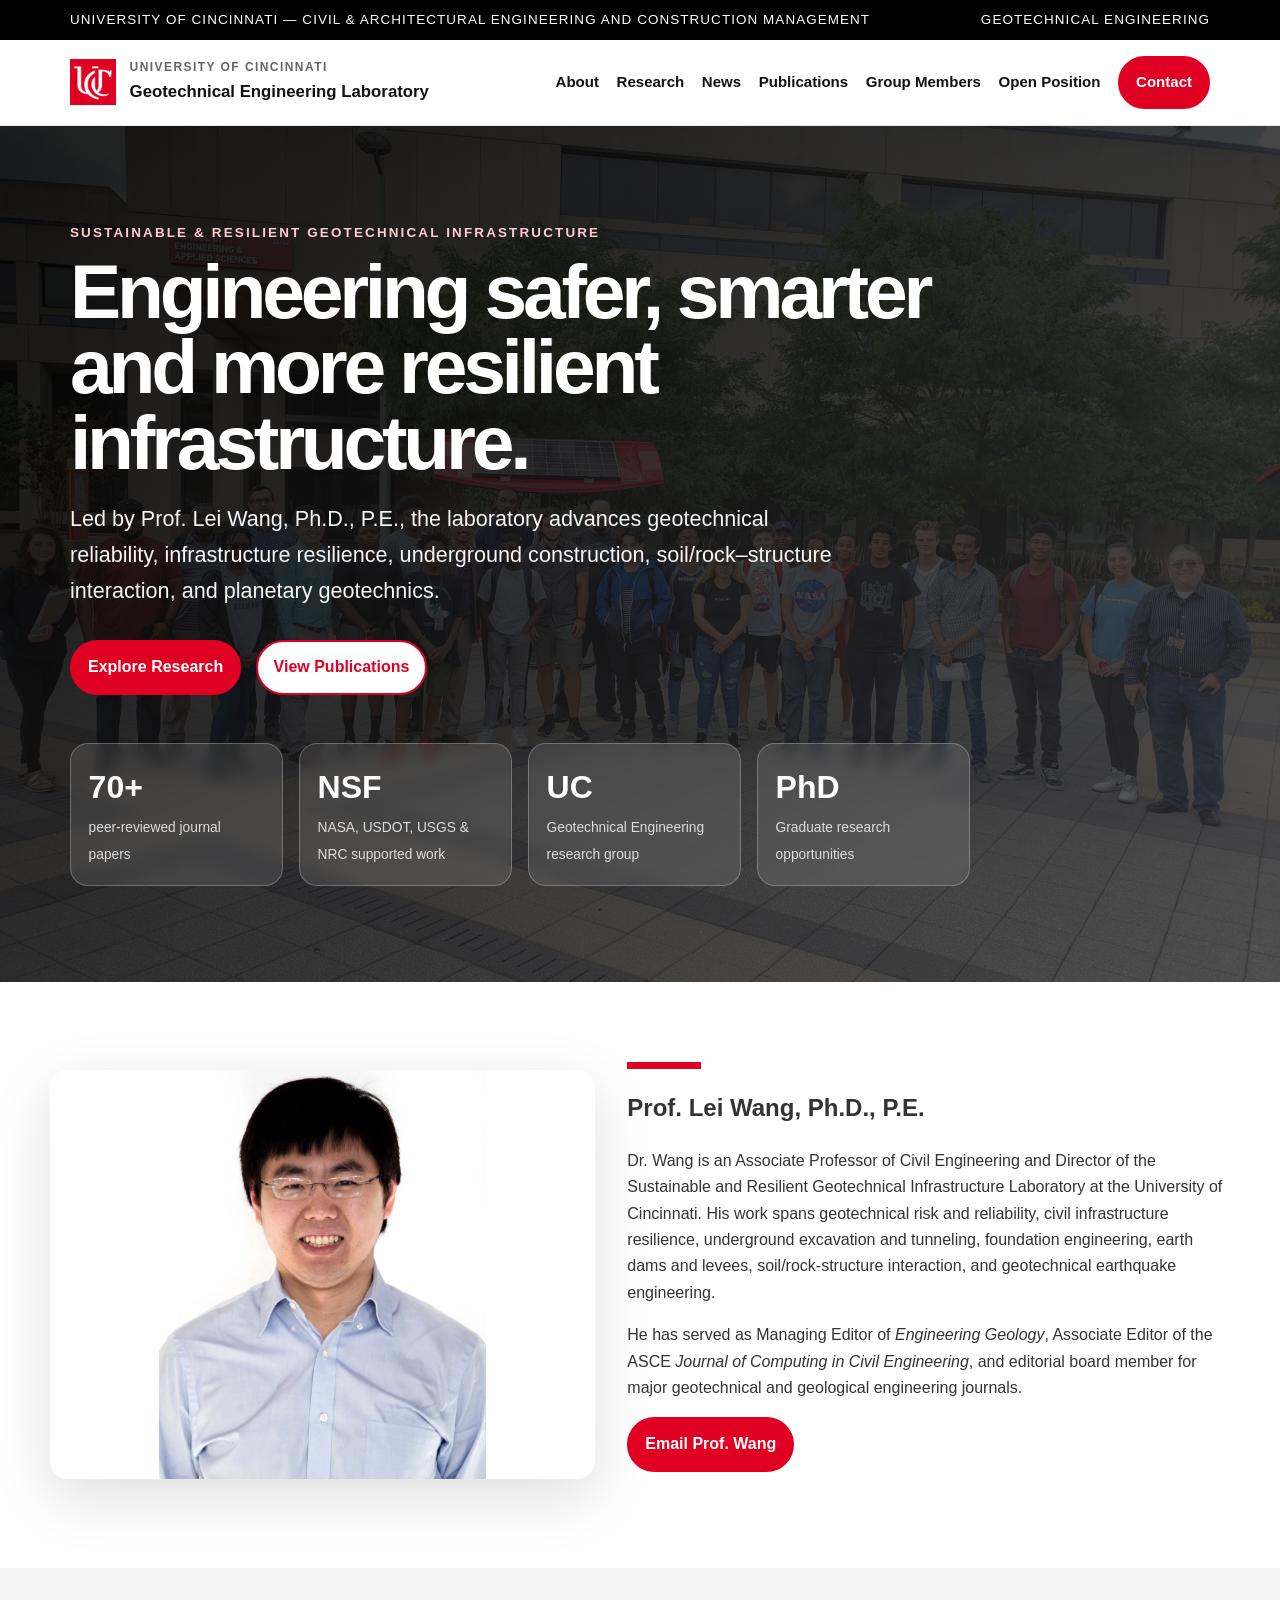
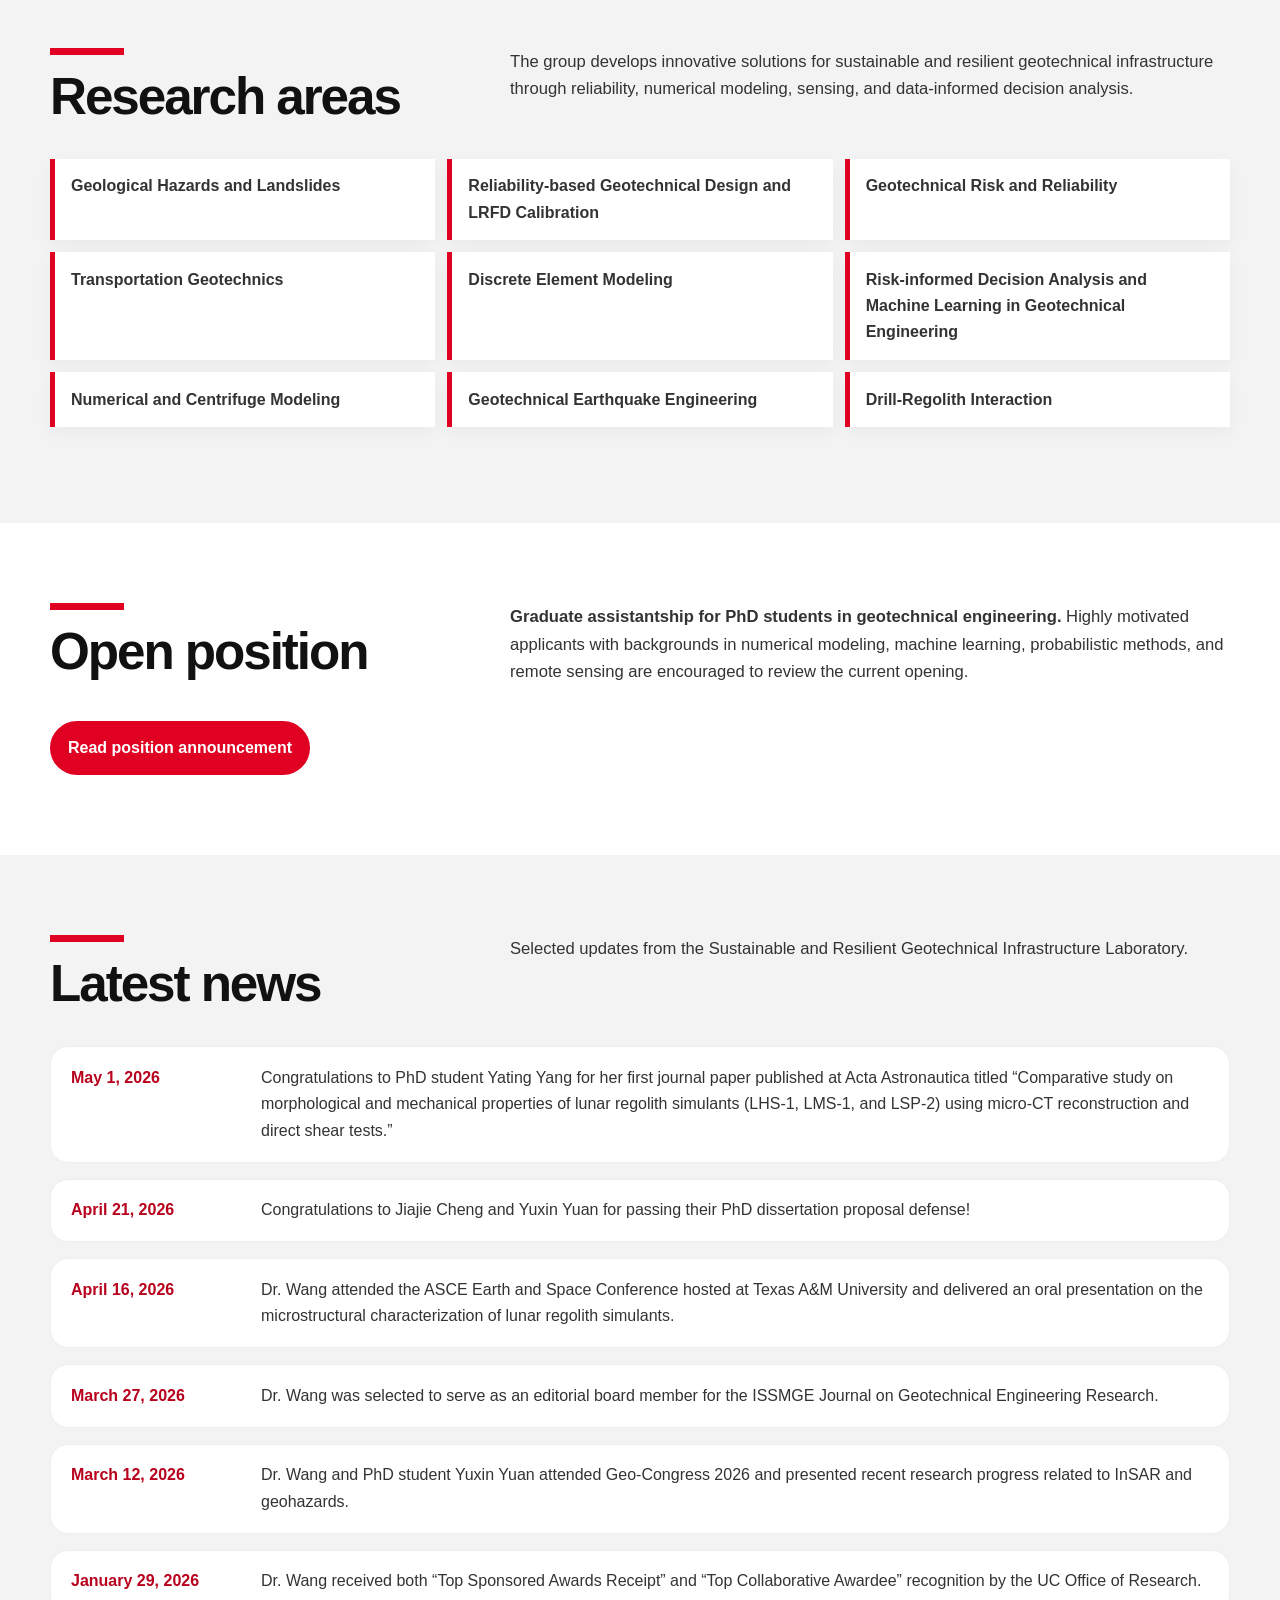
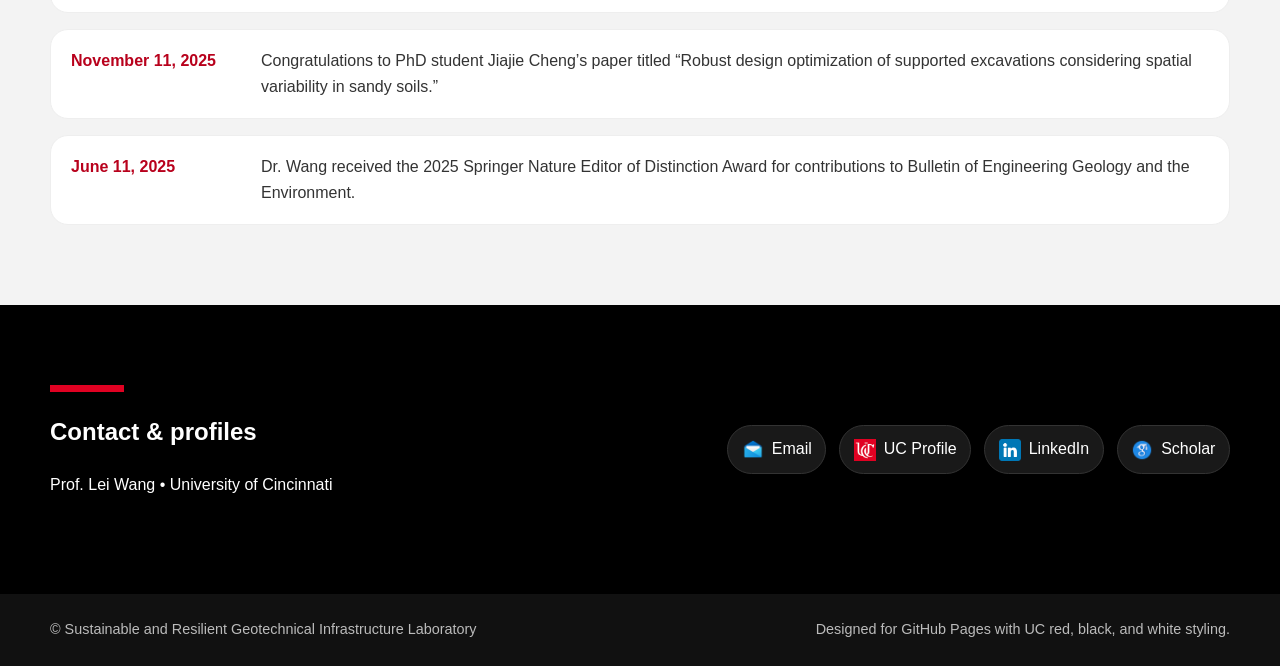
==== index.html @ abda6243 "add members page" ====
<!doctype html>
<html lang="en">
  <head>
    <meta charset="utf-8" />
    <meta name="viewport" content="width=device-width, initial-scale=1" />
    <title>
      Sustainable and Resilient Geotechnical Infrastructure Laboratory |
      University of Cincinnati
    </title>
    <meta
      name="description"
      content="Academic research laboratory led by Prof. Lei Wang at the University of Cincinnati."
    />
    <link rel="stylesheet" href="assets/css/style.css" />
  </head>
  <body>
    <script src="assets/js/header.js"></script>
    <main>
      <section class="hero">
        <div class="wrap">
          <div class="eyebrow">
            Sustainable & Resilient Geotechnical Infrastructure
          </div>
          <h1>Engineering safer, smarter and more resilient infrastructure.</h1>
          <p>
            Led by Prof. Lei Wang, Ph.D., P.E., the laboratory advances
            geotechnical reliability, infrastructure resilience, underground
            construction, soil/rock–structure interaction, and planetary
            geotechnics.
          </p>
          <div class="hero-actions">
            <a class="button" href="#research">Explore Research</a
            ><a class="button secondary" href="publications.html"
              >View Publications</a
            >
          </div>
          <div class="stats">
            <div class="stat">
              <strong>70+</strong><span>peer-reviewed journal papers</span>
            </div>
            <div class="stat">
              <strong>NSF</strong
              ><span>NASA, USDOT, USGS & NRC supported work</span>
            </div>
            <div class="stat">
              <strong>UC</strong
              ><span>Geotechnical Engineering research group</span>
            </div>
            <div class="stat">
              <strong>PhD</strong><span>Graduate research opportunities</span>
            </div>
          </div>
        </div>
      </section>
      <section class="section" id="about">
        <div class="wrap about-grid">
          <img
            class="portrait"
            src="assets/images/about.webp"
            alt="Prof. Lei Wang"
          />
          <div>
            <div class="red-rule"></div>
            <h2>Prof. Lei Wang, Ph.D., P.E.</h2>
            <p>
              Dr. Wang is an Associate Professor of Civil Engineering and
              Director of the Sustainable and Resilient Geotechnical
              Infrastructure Laboratory at the University of Cincinnati. His
              work spans geotechnical risk and reliability, civil infrastructure
              resilience, underground excavation and tunneling, foundation
              engineering, earth dams and levees, soil/rock-structure
              interaction, and geotechnical earthquake engineering.
            </p>
            <p>
              He has served as Managing Editor of <em>Engineering Geology</em>,
              Associate Editor of the ASCE
              <em>Journal of Computing in Civil Engineering</em>, and editorial
              board member for major geotechnical and geological engineering
              journals.
            </p>
            <p>
              <a class="button" href="mailto:wang4li@ucmail.uc.edu"
                >Email Prof. Wang</a
              >
            </p>
          </div>
        </div>
      </section>
      <section class="section alt" id="research">
        <div class="wrap">
          <div class="section-title">
            <div>
              <div class="red-rule"></div>
              <h2>Research areas</h2>
            </div>
            <p>
              The group develops innovative solutions for sustainable and
              resilient geotechnical infrastructure through reliability,
              numerical modeling, sensing, and data-informed decision analysis.
            </p>
          </div>
          <ul class="interest-list">
            <li>Geological Hazards and Landslides</li>
            <li>Reliability-based Geotechnical Design and LRFD Calibration</li>
            <li>Geotechnical Risk and Reliability</li>
            <li>Transportation Geotechnics</li>
            <li>Discrete Element Modeling</li>
            <li>
              Risk-informed Decision Analysis and Machine Learning in
              Geotechnical Engineering
            </li>
            <li>Numerical and Centrifuge Modeling</li>
            <li>Geotechnical Earthquake Engineering</li>
            <li>Drill-Regolith Interaction</li>
          </ul>
        </div>
      </section>
      <section class="section">
        <div class="wrap">
          <div class="section-title">
            <div>
              <div class="red-rule"></div>
              <h2>Open position</h2>
            </div>
            <p>
              <strong
                >Graduate assistantship for PhD students in geotechnical
                engineering.</strong
              >
              Highly motivated applicants with backgrounds in numerical
              modeling, machine learning, probabilistic methods, and remote
              sensing are encouraged to review the current opening.
            </p>
          </div>
          <a class="button" href="position.html">Read position announcement</a>
        </div>
      </section>
      <section class="section alt" id="news">
        <div class="wrap">
          <div class="section-title">
            <div>
              <div class="red-rule"></div>
              <h2>Latest news</h2>
            </div>
            <p>
              Selected updates from the Sustainable and Resilient Geotechnical
              Infrastructure Laboratory.
            </p>
          </div>
          <div class="news-list">
            <article class="news-item">
              <time>May 1, 2026</time>
              <p>
                Congratulations to PhD student Yating Yang for her first journal
                paper published at Acta Astronautica titled “Comparative study
                on morphological and mechanical properties of lunar regolith
                simulants (LHS-1, LMS-1, and LSP-2) using micro-CT
                reconstruction and direct shear tests.”
              </p>
            </article>
            <article class="news-item">
              <time>April 21, 2026</time>
              <p>
                Congratulations to Jiajie Cheng and Yuxin Yuan for passing their
                PhD dissertation proposal defense!
              </p>
            </article>
            <article class="news-item">
              <time>April 16, 2026</time>
              <p>
                Dr. Wang attended the ASCE Earth and Space Conference hosted at
                Texas A&amp;M University and delivered an oral presentation on
                the microstructural characterization of lunar regolith
                simulants.
              </p>
            </article>
            <article class="news-item">
              <time>March 27, 2026</time>
              <p>
                Dr. Wang was selected to serve as an editorial board member for
                the ISSMGE Journal on Geotechnical Engineering Research.
              </p>
            </article>
            <article class="news-item">
              <time>March 12, 2026</time>
              <p>
                Dr. Wang and PhD student Yuxin Yuan attended Geo-Congress 2026
                and presented recent research progress related to InSAR and
                geohazards.
              </p>
            </article>
            <article class="news-item">
              <time>January 29, 2026</time>
              <p>
                Dr. Wang received both “Top Sponsored Awards Receipt” and “Top
                Collaborative Awardee” recognition by the UC Office of Research.
              </p>
            </article>
            <article class="news-item">
              <time>November 11, 2025</time>
              <p>
                Congratulations to PhD student Jiajie Cheng’s paper titled
                “Robust design optimization of supported excavations considering
                spatial variability in sandy soils.”
              </p>
            </article>
            <article class="news-item">
              <time>June 11, 2025</time>
              <p>
                Dr. Wang received the 2025 Springer Nature Editor of Distinction
                Award for contributions to Bulletin of Engineering Geology and
                the Environment.
              </p>
            </article>
          </div>
        </div>
      </section>
      <section class="section contact-band" id="contact">
        <div class="wrap contact-grid">
          <div>
            <div class="red-rule"></div>
            <h2>Contact & profiles</h2>
            <p>Prof. Lei Wang • University of Cincinnati</p>
          </div>
          <div class="socials">
            <a href="mailto:wang4li@ucmail.uc.edu"
              ><img src="assets/images/mail.png" alt="" />Email</a
            ><a href="https://researchdirectory.uc.edu/p/wang4li"
              ><img src="assets/images/uc-profile.webp" alt="" />UC Profile</a
            ><a href="https://www.linkedin.com/in/uncertainty/"
              ><img src="assets/images/linkedin.png" alt="" />LinkedIn</a
            ><a
              href="https://scholar.google.com/citations?user=YTcbF24AAAAJ&hl=en"
              ><img src="assets/images/scholar.png" alt="" />Scholar</a
            >
          </div>
        </div>
      </section>
    </main>
    <script src="assets/js/footer.js"></script>
  </body>
</html>
---- assets/css/style.css ----
:root{--uc-red:#e00122;--uc-dark-red:#b8011c;--uc-black:#000;--bearcat:#333;--grey:#f3f3f3;--mist:#e0dfe3;--white:#fff;--gold:#d1b179;--max:1180px;--radius:18px;--shadow:0 18px 60px rgba(0,0,0,.13)}
*{box-sizing:border-box}html{scroll-behavior:smooth}body{margin:0;font-family:Arial,Helvetica,sans-serif;color:var(--bearcat);background:#fff;line-height:1.65}a{color:var(--uc-red);text-decoration:none}a:hover{text-decoration:underline}.topbar{background:var(--uc-black);color:white;font-size:.84rem;letter-spacing:.08em;text-transform:uppercase}.topbar .wrap{max-width:var(--max);margin:auto;padding:.55rem 1.25rem;display:flex;justify-content:space-between;gap:1rem;align-items:center}.brandbar{border-bottom:1px solid #e9e9e9;background:white;position:sticky;top:0;z-index:20}.nav{max-width:var(--max);margin:auto;padding:1rem 1.25rem;display:flex;align-items:center;justify-content:space-between;gap:1.5rem}.brand{display:flex;align-items:center;gap:.85rem;color:#111;font-weight:800;text-decoration:none}.brand-mark{background:var(--uc-red);color:white;width:46px;height:46px;display:grid;place-items:center;font-size:1.45rem;font-weight:900;letter-spacing:-.12em}.brand-text span{display:block;font-size:.75rem;text-transform:uppercase;letter-spacing:.12em;color:#666}.brand-text strong{font-size:1.05rem}.navlinks{display:flex;gap:1.1rem;align-items:center;flex-wrap:wrap}.navlinks a{color:#111;font-weight:700;font-size:.94rem}.button{display:inline-flex;align-items:center;justify-content:center;border:2px solid var(--uc-red);background:var(--uc-red);color:white!important;padding:.75rem 1rem;border-radius:999px;font-weight:800;text-decoration:none}.button.secondary{background:white;color:var(--uc-red)!important}.hero{background:linear-gradient(135deg,rgba(0,0,0,.88),rgba(51,51,51,.78)),url('../images/hero.webp') center/cover;min-height:680px;color:white;display:flex;align-items:center}.hero .wrap{max-width:var(--max);margin:auto;padding:6rem 1.25rem;width:100%}.eyebrow{color:#ffccd3;font-weight:900;text-transform:uppercase;letter-spacing:.16em;font-size:.84rem}.hero h1{font-size:clamp(2.45rem,6vw,5.5rem);line-height:.98;margin:.65rem 0 1rem;letter-spacing:-.055em;max-width:950px}.hero p{font-size:clamp(1.05rem,2vw,1.35rem);max-width:780px;color:#f5f5f5}.hero-actions{display:flex;gap:.9rem;flex-wrap:wrap;margin-top:2rem}.stats{display:grid;grid-template-columns:repeat(4,1fr);gap:1rem;margin-top:3rem;max-width:900px}.stat{background:rgba(255,255,255,.11);border:1px solid rgba(255,255,255,.25);padding:1.1rem;border-radius:var(--radius);backdrop-filter:blur(6px)}.stat strong{display:block;font-size:2rem;color:#fff}.stat span{font-size:.86rem;color:#ddd}.section{padding:5rem 1.25rem}.section.alt{background:var(--grey)}.wrap{max-width:var(--max);margin:auto}.section-title{display:grid;grid-template-columns:minmax(0,420px) 1fr;gap:2.5rem;align-items:start;margin-bottom:2.2rem}.section-title h2{font-size:clamp(2rem,4vw,3.2rem);line-height:1.03;margin:0;color:#111;letter-spacing:-.04em}.section-title p{margin:0;font-size:1.04rem}.red-rule{width:74px;height:7px;background:var(--uc-red);margin:0 0 1rem}.grid{display:grid;gap:1.25rem}.cards{grid-template-columns:repeat(3,1fr)}.card{background:white;border:1px solid #ececec;border-radius:var(--radius);padding:1.4rem;box-shadow:0 8px 25px rgba(0,0,0,.05)}.card h3{margin-top:0;color:#111}.about-grid{display:grid;grid-template-columns:.95fr 1.05fr;gap:2rem;align-items:center}.portrait{width:100%;border-radius:var(--radius);box-shadow:var(--shadow);aspect-ratio:4/3;object-fit:scale-down}.interest-list{display:grid;grid-template-columns:repeat(3,1fr);gap:.75rem;padding:0;list-style:none}.interest-list li{background:white;border-left:5px solid var(--uc-red);padding:.9rem 1rem;font-weight:700;box-shadow:0 6px 18px rgba(0,0,0,.04)}.news-list{display:grid;gap:1rem}.news-item{display:grid;grid-template-columns:170px 1fr;gap:1.25rem;background:white;border-radius:var(--radius);padding:1.1rem 1.25rem;border:1px solid #eee}.news-item time{font-weight:900;color:var(--uc-dark-red)}.news-item p{margin:0}.pub-list{columns:1;max-width:980px}.pub-list li{break-inside:avoid;margin:0 0 .85rem;padding-left:.25rem}.pub-section{background:white;border:1px solid #eee;border-radius:var(--radius);padding:1.5rem;margin-top:1rem}.contact-band{background:var(--uc-black);color:white}.contact-grid{display:grid;grid-template-columns:1fr auto;gap:2rem;align-items:center}.socials{display:flex;gap:.8rem;flex-wrap:wrap}.socials a{display:inline-flex;align-items:center;gap:.5rem;background:#191919;color:white;padding:.65rem .85rem;border-radius:999px;border:1px solid #333}.socials img{width:22px;height:22px}.footer{background:#111;color:#bbb;padding:1.5rem 1.25rem;font-size:.9rem}.footer .wrap{display:flex;justify-content:space-between;gap:1rem;flex-wrap:wrap}@media (max-width:860px){.topbar .wrap,.nav,.section-title,.about-grid,.contact-grid{display:block}.navlinks{margin-top:1rem}.stats,.cards,.interest-list{grid-template-columns:1fr}.hero{min-height:auto}.news-item{grid-template-columns:1fr}.section{padding:3.5rem 1rem}.pub-section{padding:1rem}}

/* Member profiles */
.members-intro{padding:3rem 1.25rem 0}
.member-jumps{display:flex;gap:1.5rem;flex-wrap:wrap}
.members-heading{margin-top:0}
.members-grid{display:grid;grid-template-columns:repeat(2,minmax(0,1fr));gap:1.25rem}
.member-card{display:flex;align-items:center;gap:1.25rem;padding:1.25rem;background:#fff;border:1px solid #ececec;border-radius:var(--radius)}
.member-photo{position:relative;flex:0 0 120px;width:120px;height:150px;overflow:hidden;border-radius:10px;background:var(--grey)}
.member-photo span{position:absolute;inset:0;display:grid;place-items:center;padding:.75rem;text-align:center;font-size:.8rem;color:#666}
.member-photo img{position:relative;display:block;width:100%;height:100%;object-fit:cover;object-position:center top}
.member-photo img[hidden]{display:none}
.member-info{min-width:0;overflow-wrap:anywhere}
.member-info h3{margin:0 0 .35rem;color:#111;font-size:1.15rem}
.member-info p{margin:0;font-size:.95rem}
@media(max-width:640px){.members-grid{grid-template-columns:1fr}.member-card{gap:1rem;padding:1rem}.member-photo{flex-basis:96px;width:96px;height:120px}}
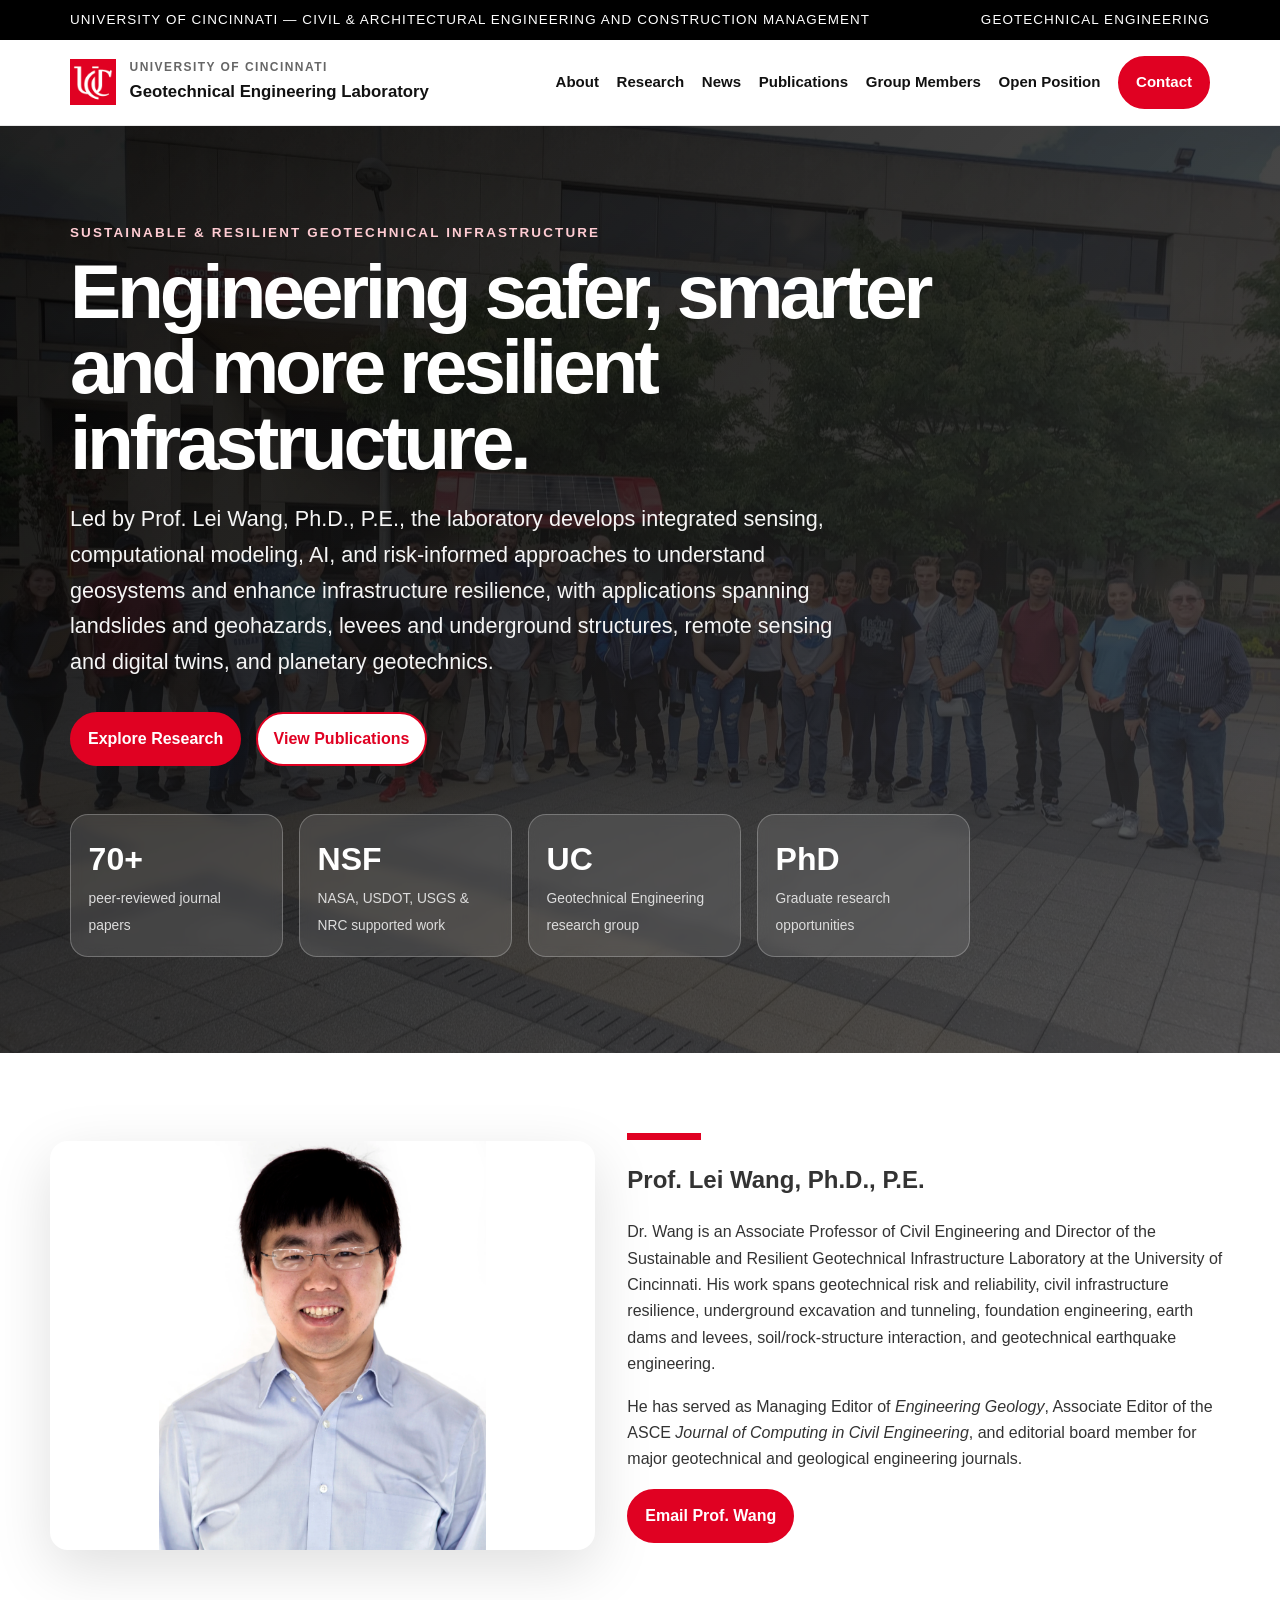
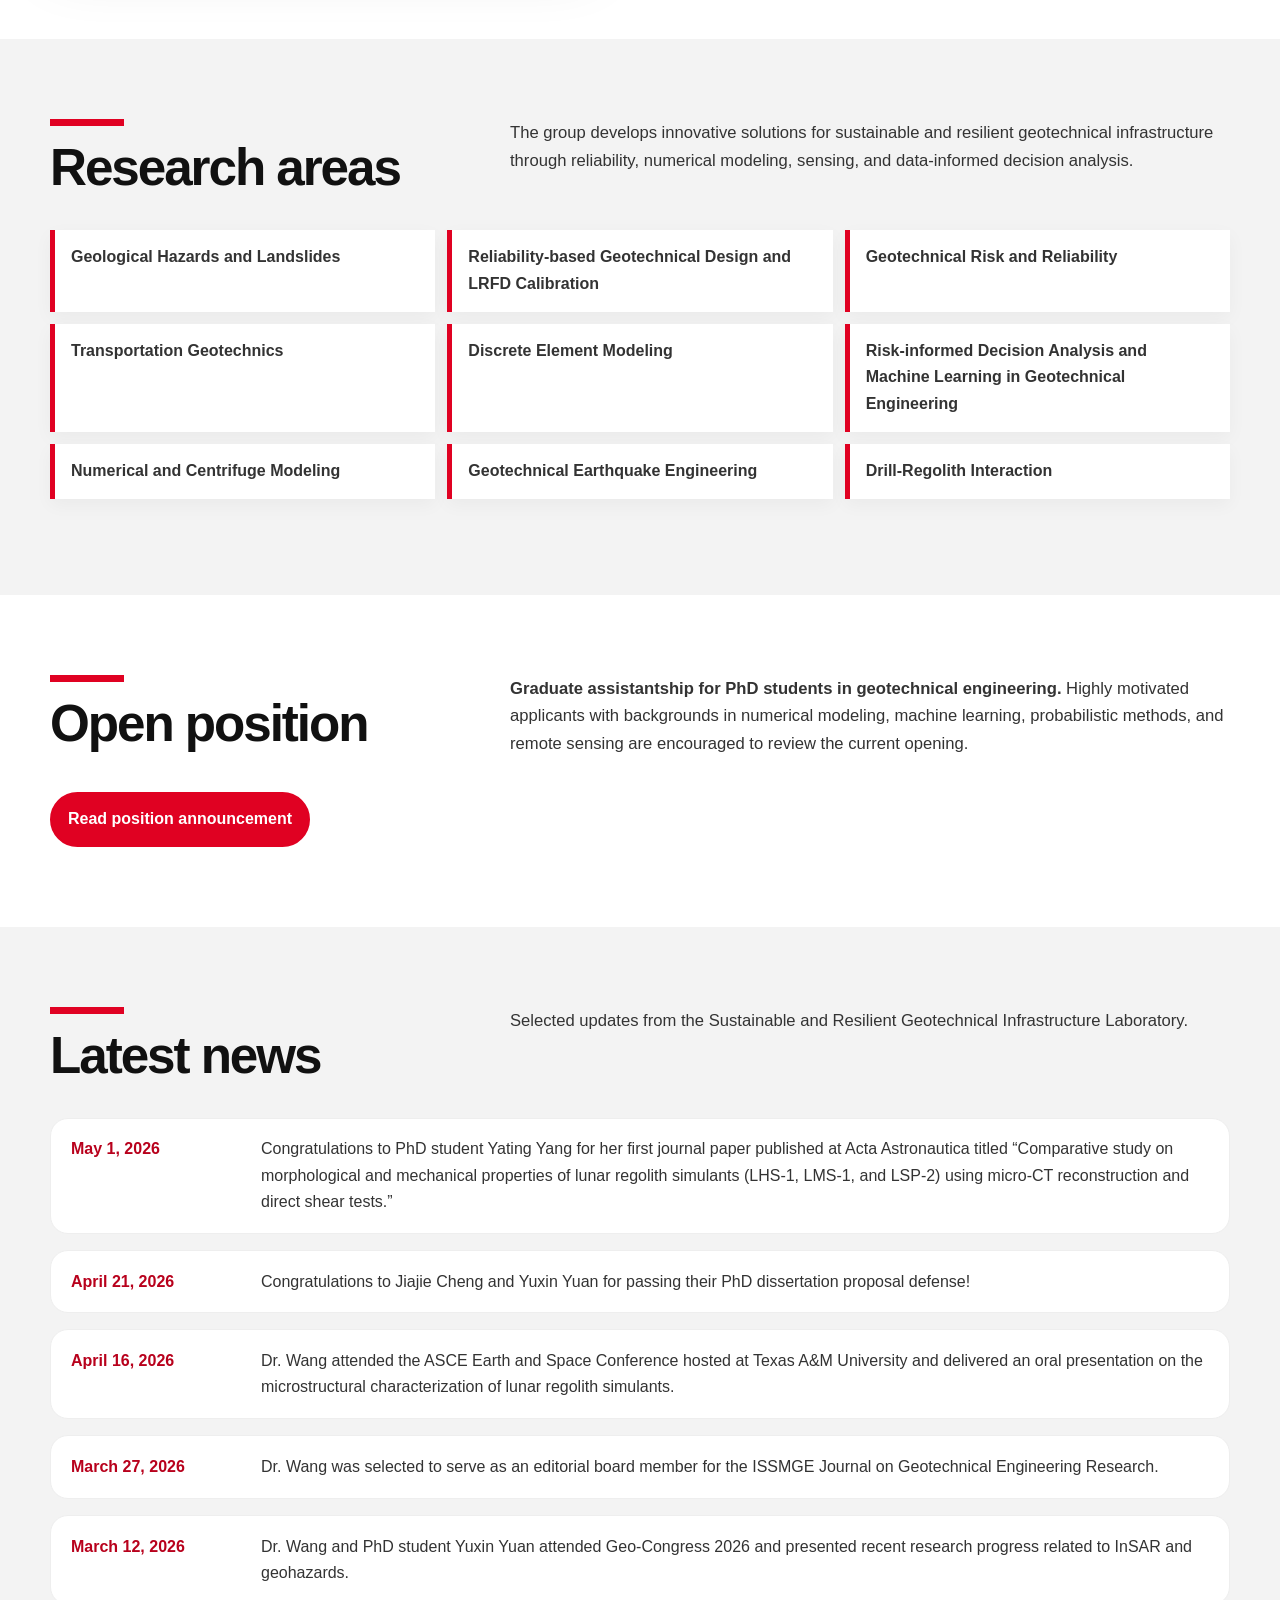
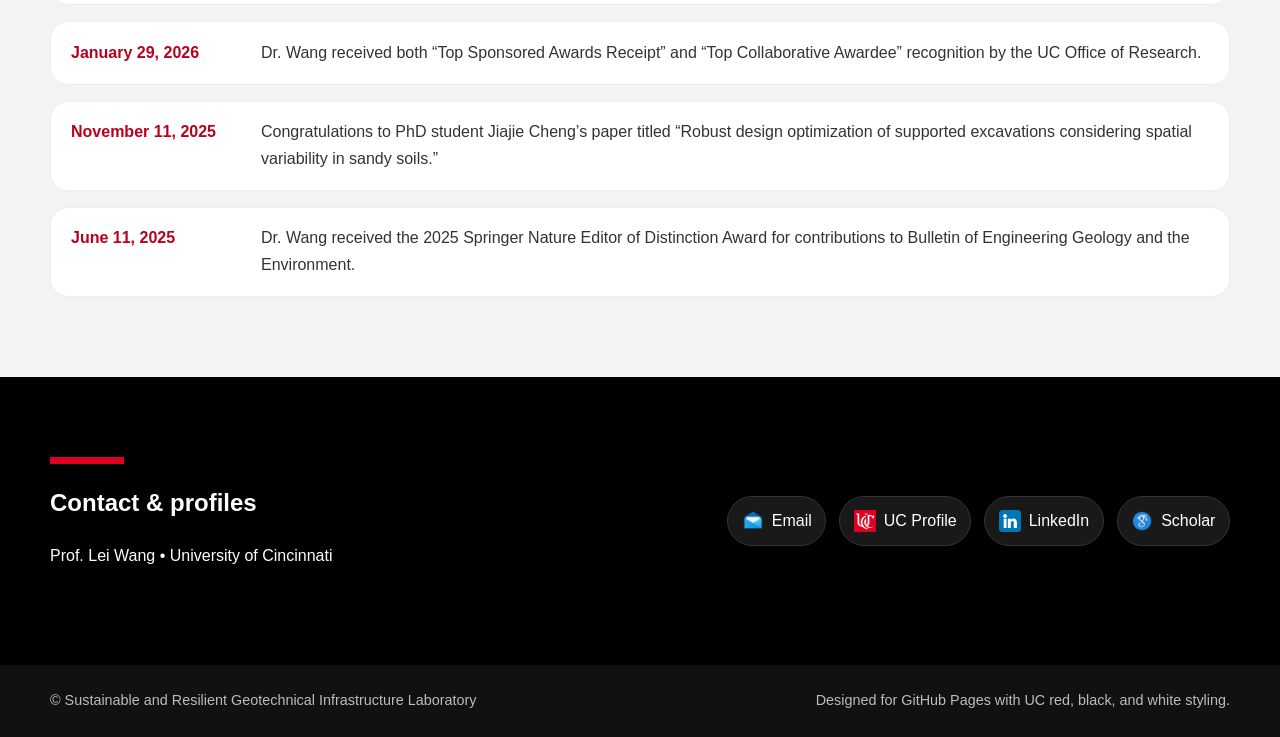
==== commit 5b4601a0: "Update index.html" ====
--- a/index.html
+++ b/index.html
@@ -23,10 +23,10 @@
           </div>
           <h1>Engineering safer, smarter and more resilient infrastructure.</h1>
           <p>
-            Led by Prof. Lei Wang, Ph.D., P.E., the laboratory advances
-            geotechnical reliability, infrastructure resilience, underground
-            construction, soil/rock–structure interaction, and planetary
-            geotechnics.
+            Led by Prof. Lei Wang, Ph.D., P.E., the laboratory develops integrated sensing, 
+            computational modeling, AI, and risk-informed approaches to understand geosystems and enhance infrastructure resilience, 
+            with applications spanning landslides and geohazards, levees and underground structures, remote sensing and digital twins, 
+            and planetary geotechnics.
           </p>
           <div class="hero-actions">
             <a class="button" href="#research">Explore Research</a
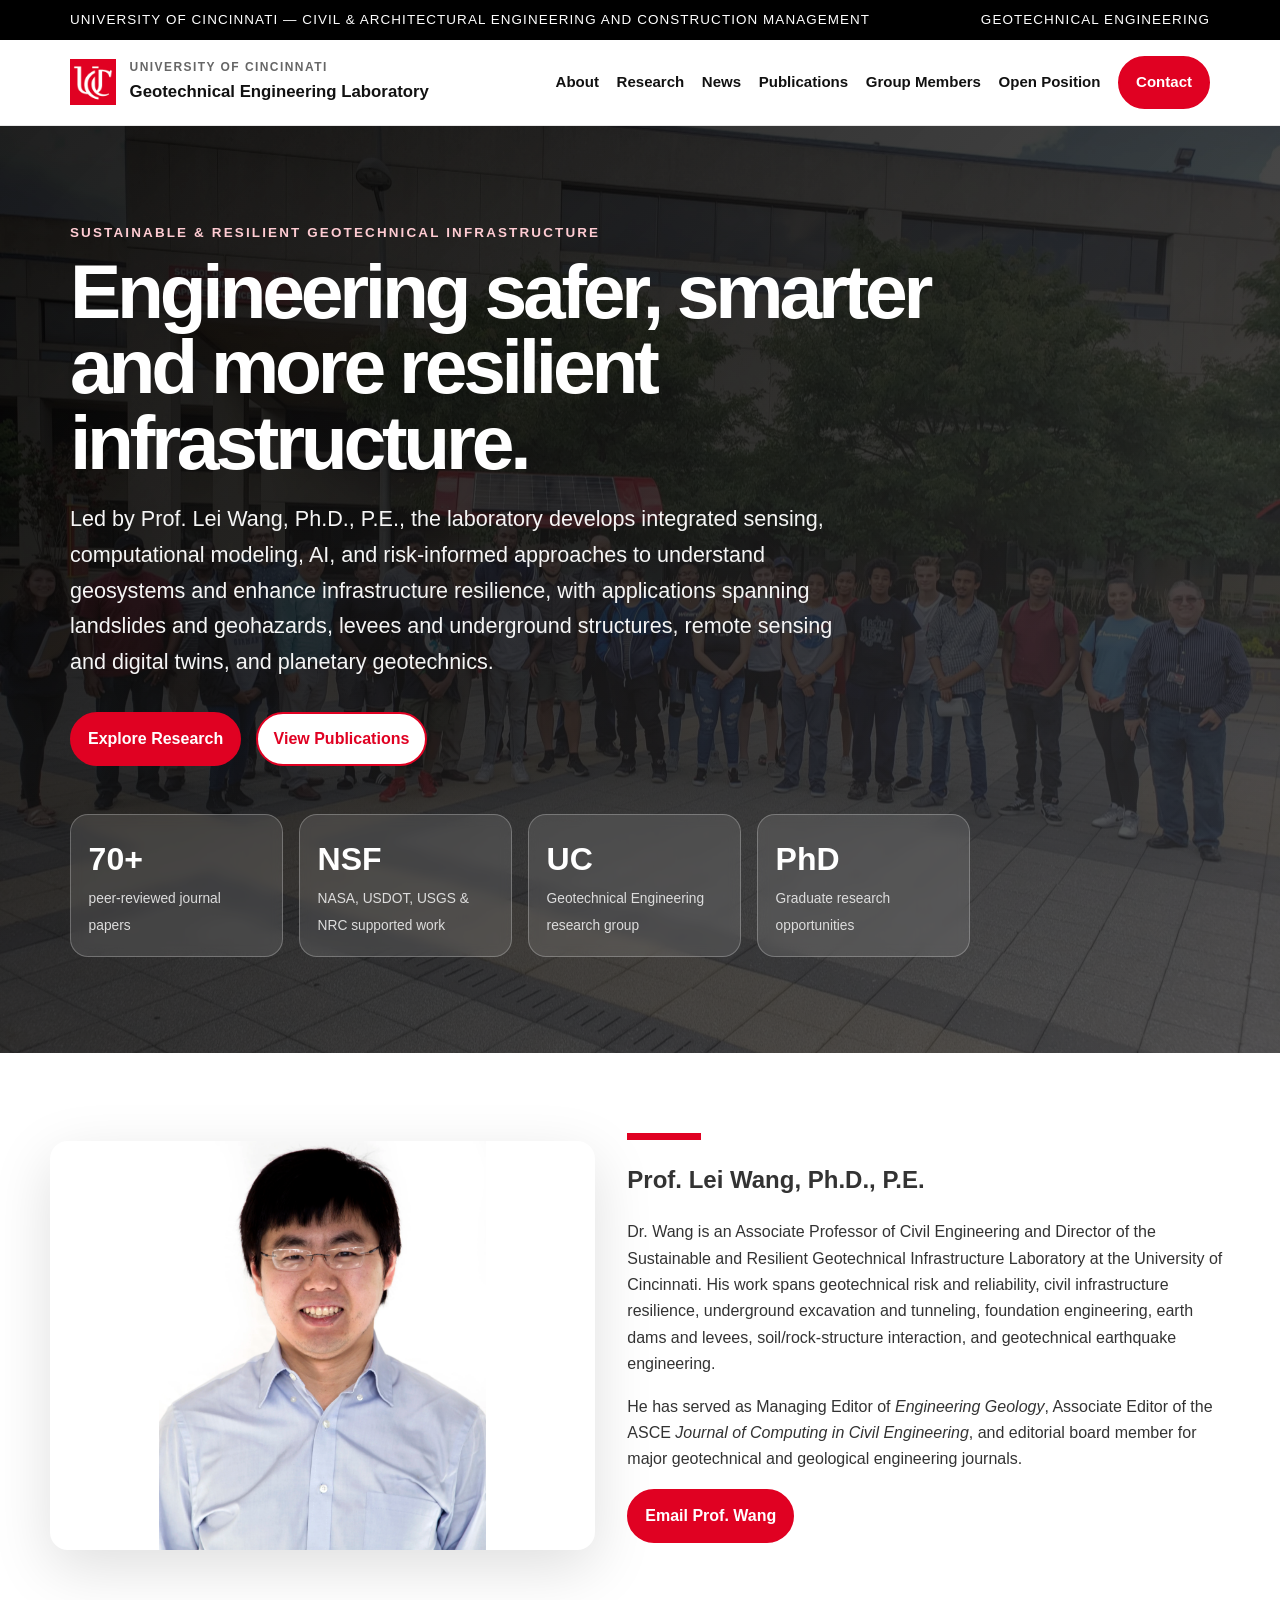
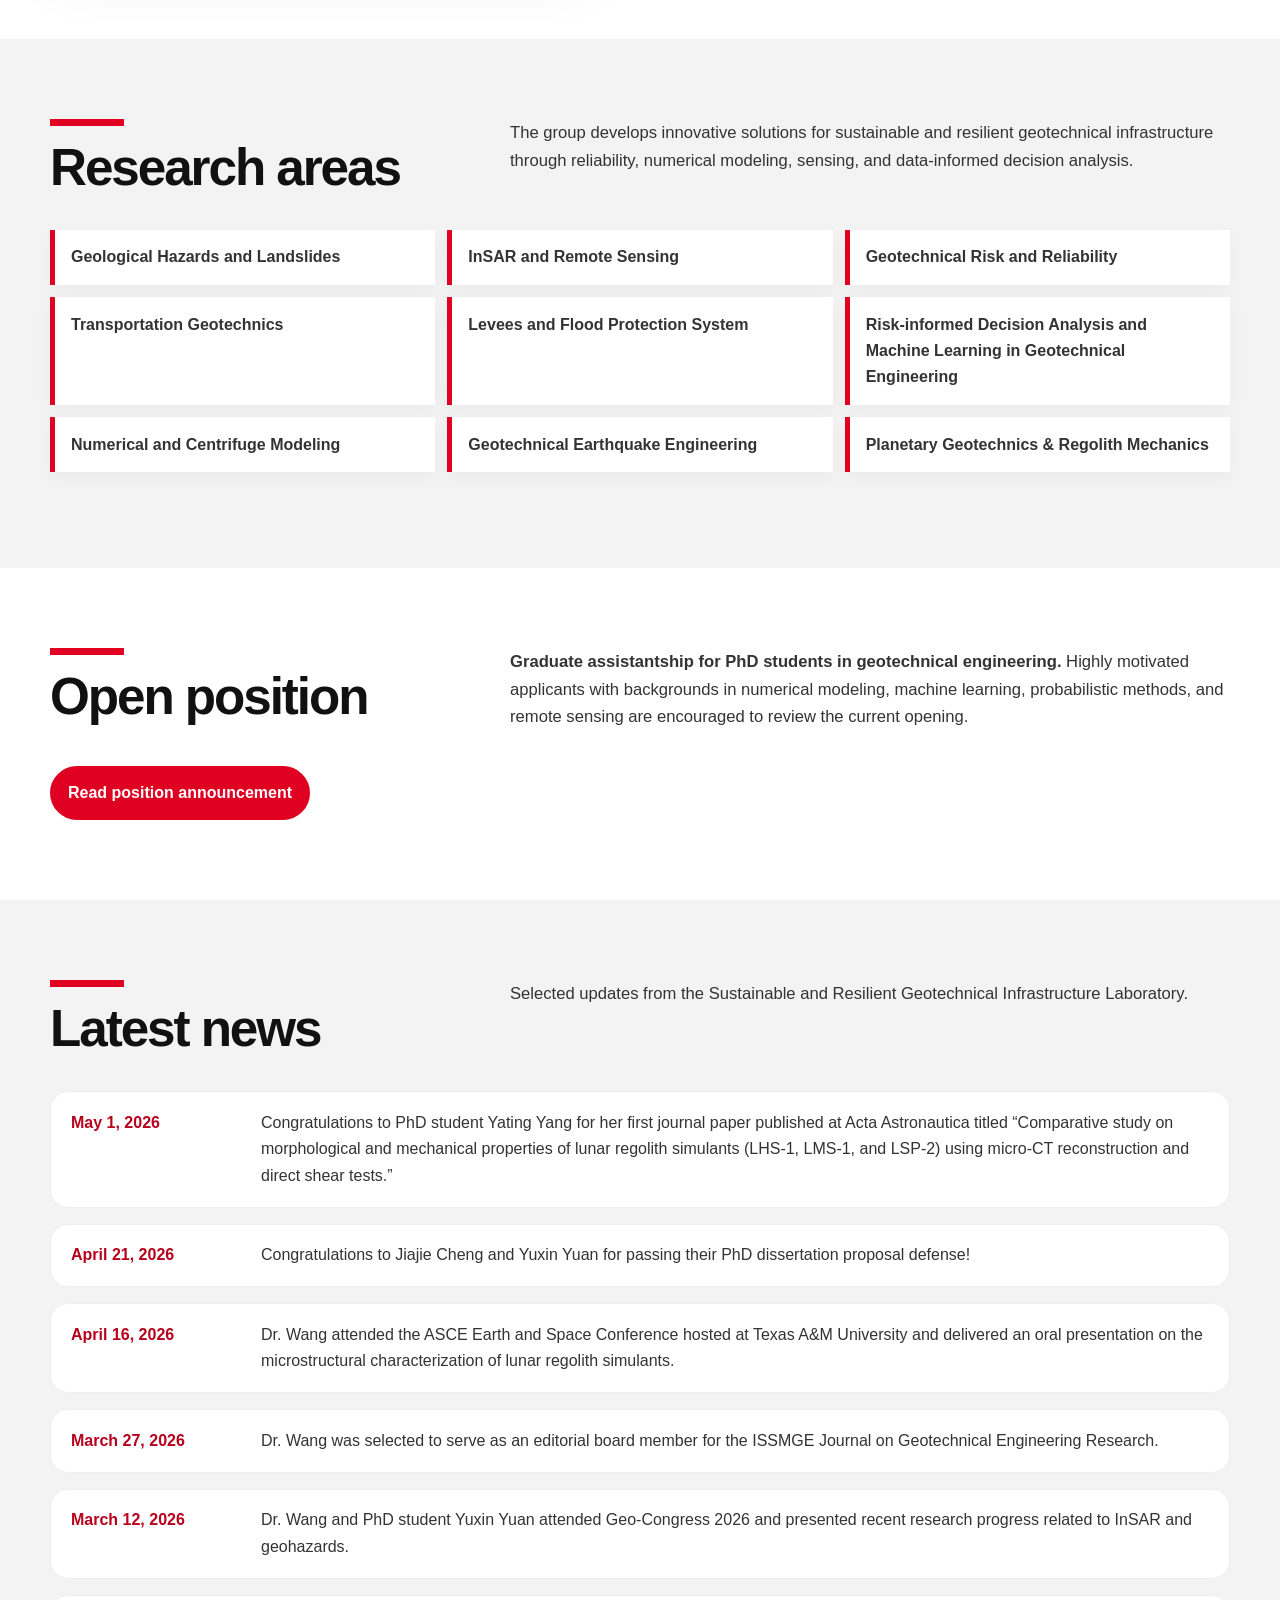
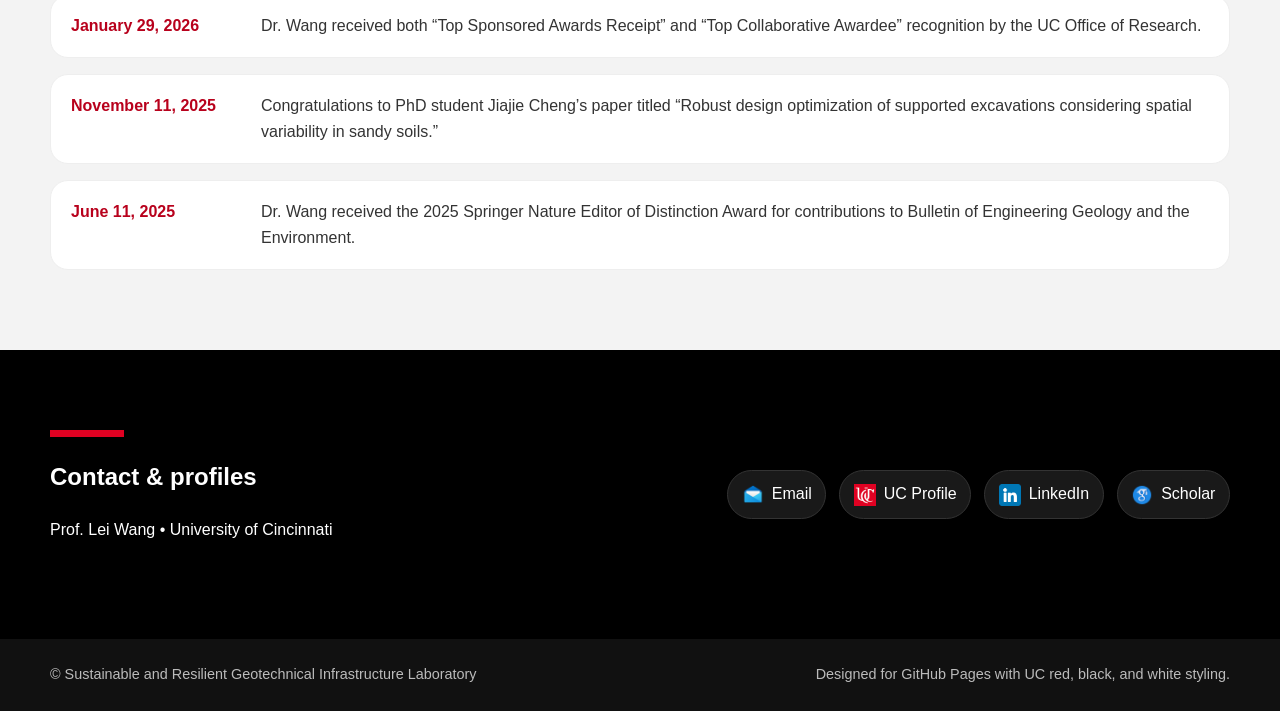
==== commit 44977c05: "Update index.html" ====
--- a/index.html
+++ b/index.html
@@ -101,17 +101,17 @@
           </div>
           <ul class="interest-list">
             <li>Geological Hazards and Landslides</li>
-            <li>Reliability-based Geotechnical Design and LRFD Calibration</li>
+            <li>InSAR and Remote Sensing</li>
             <li>Geotechnical Risk and Reliability</li>
             <li>Transportation Geotechnics</li>
-            <li>Discrete Element Modeling</li>
+            <li>Levees and Flood Protection System</li>
             <li>
               Risk-informed Decision Analysis and Machine Learning in
               Geotechnical Engineering
             </li>
             <li>Numerical and Centrifuge Modeling</li>
             <li>Geotechnical Earthquake Engineering</li>
-            <li>Drill-Regolith Interaction</li>
+            <li>Planetary Geotechnics & Regolith Mechanics</li>
           </ul>
         </div>
       </section>
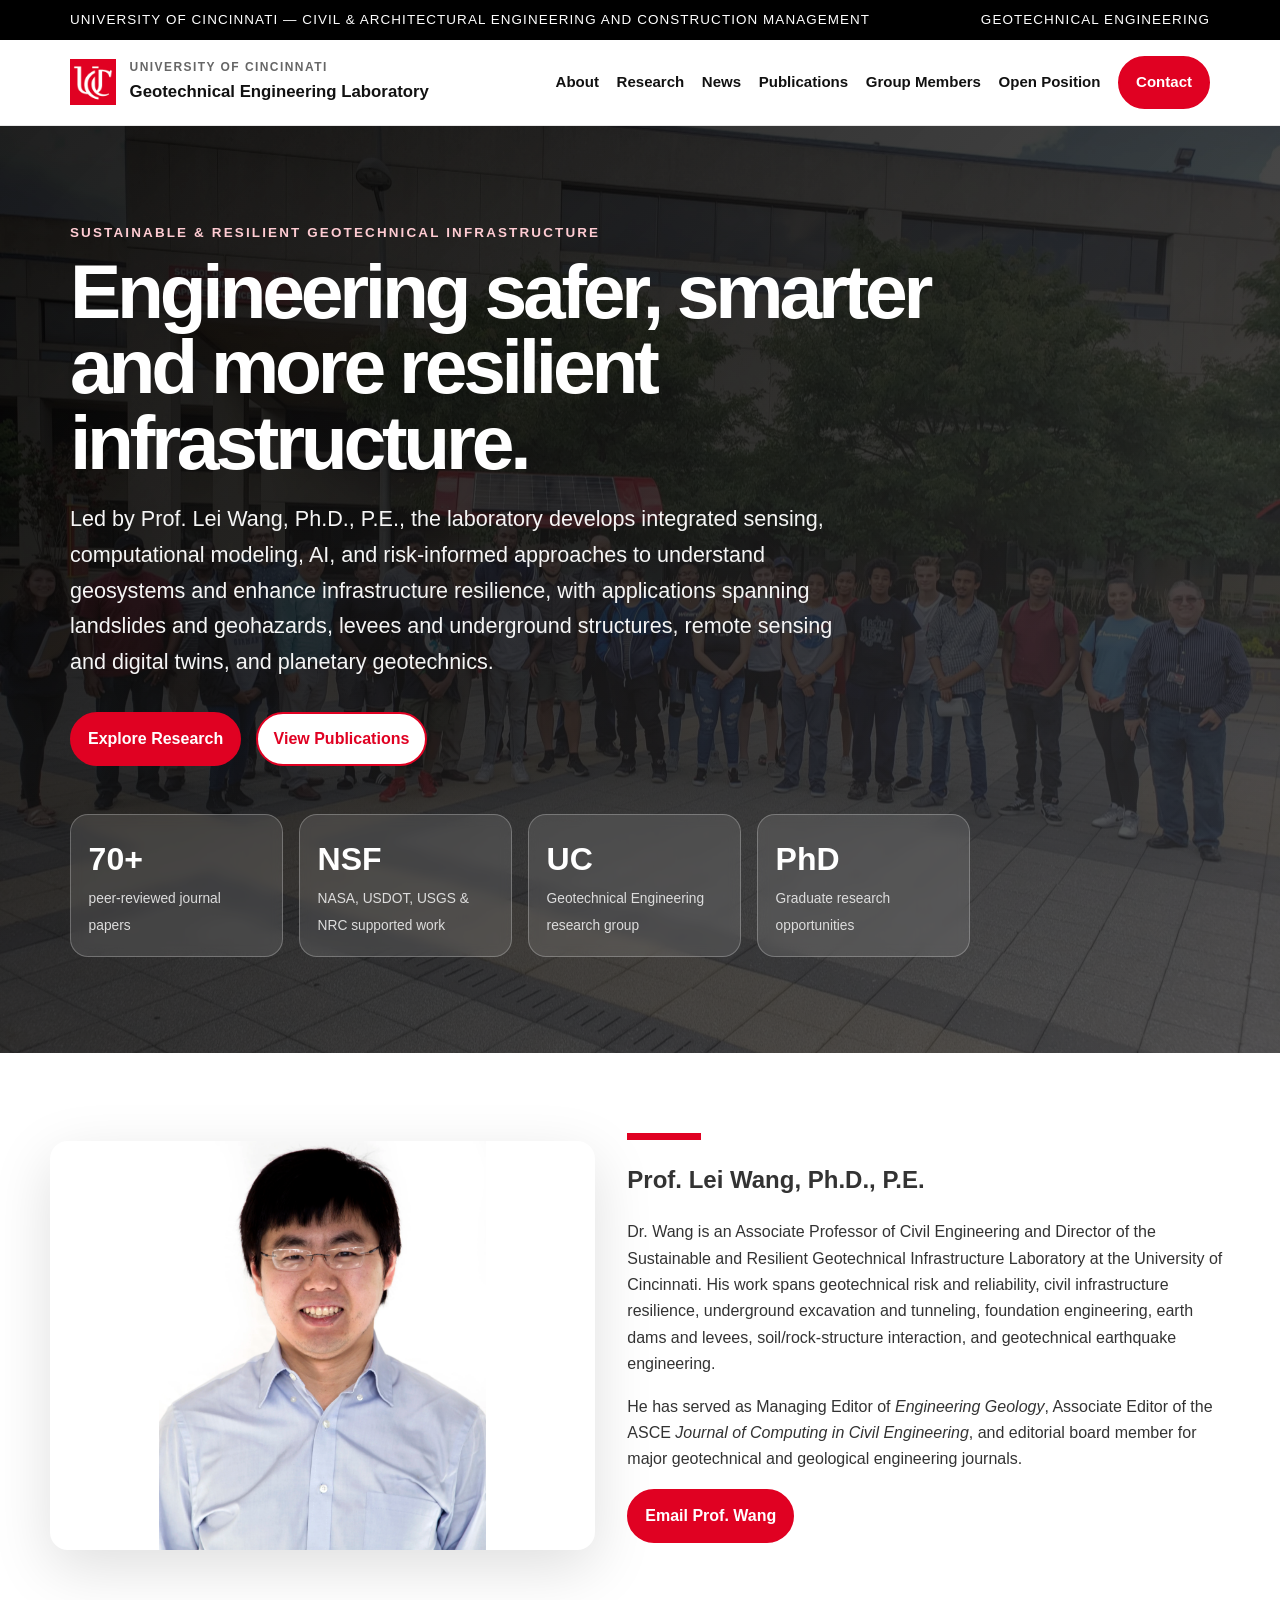
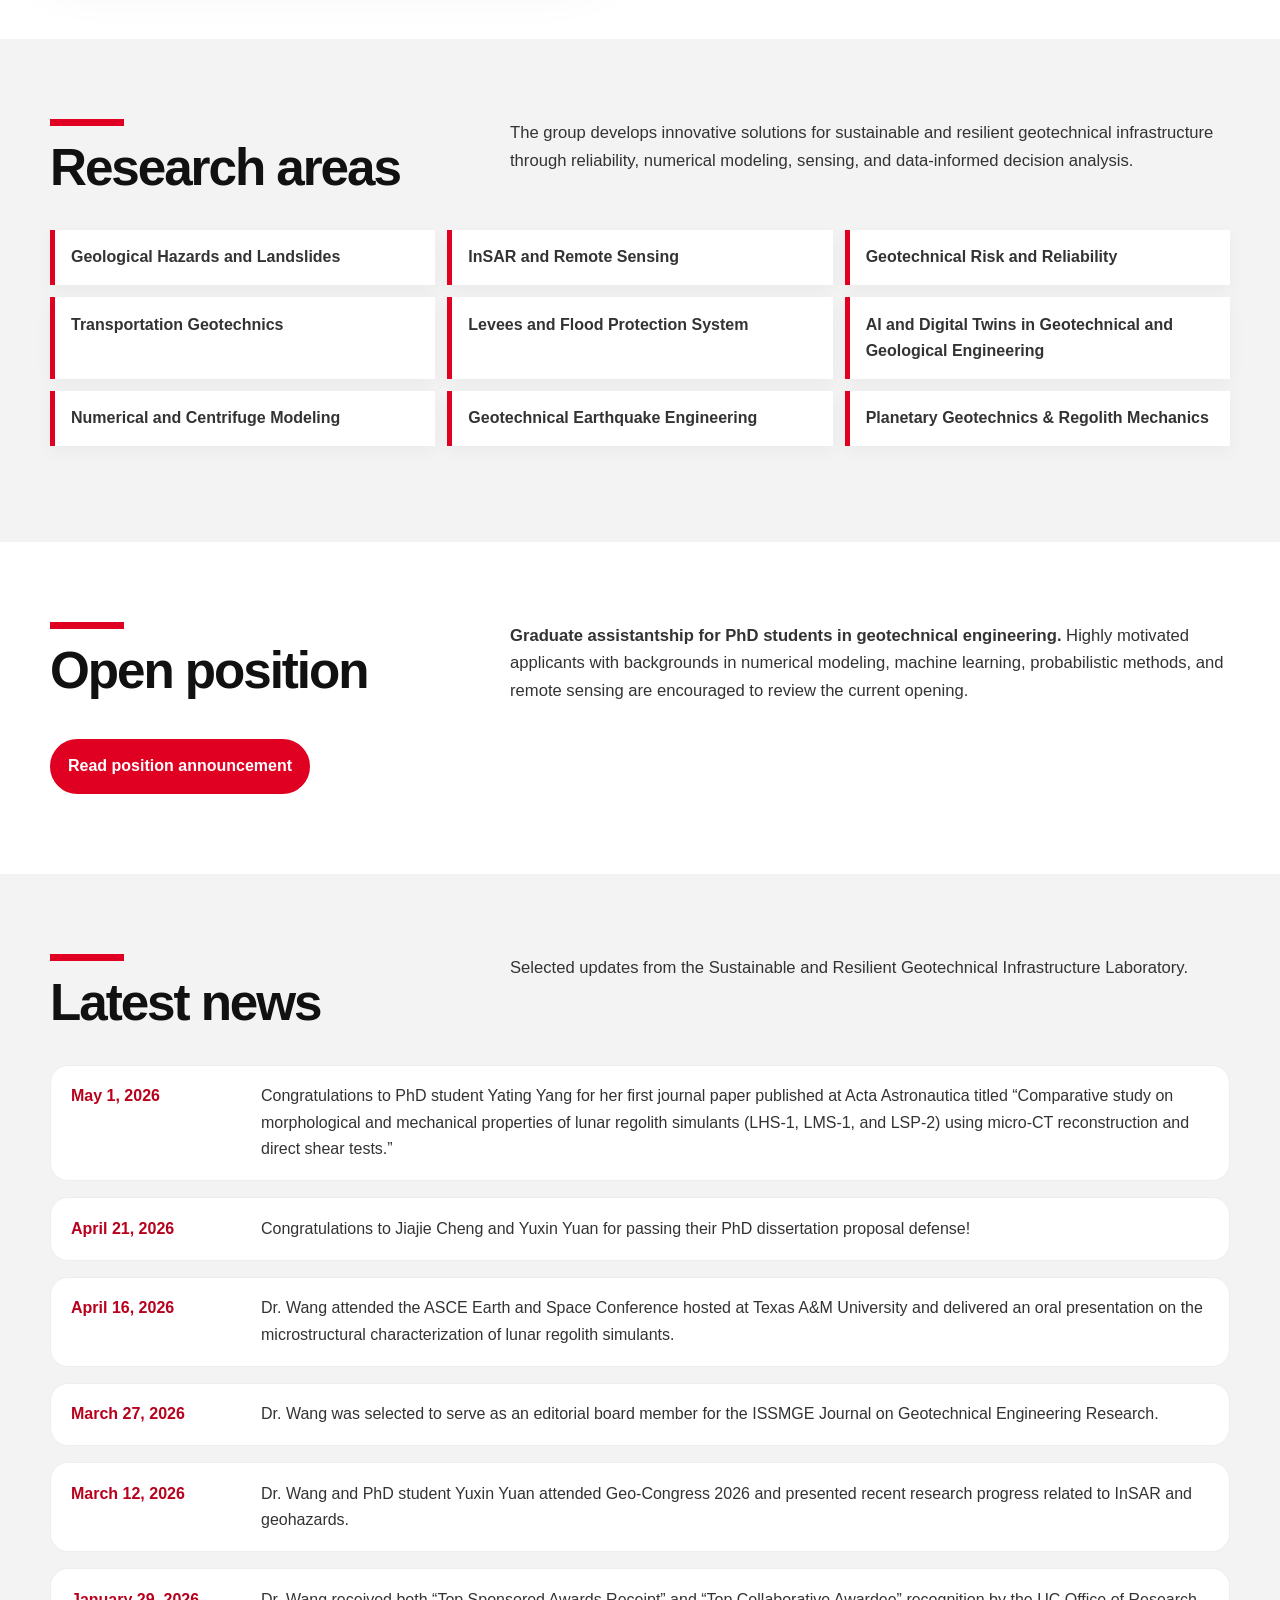
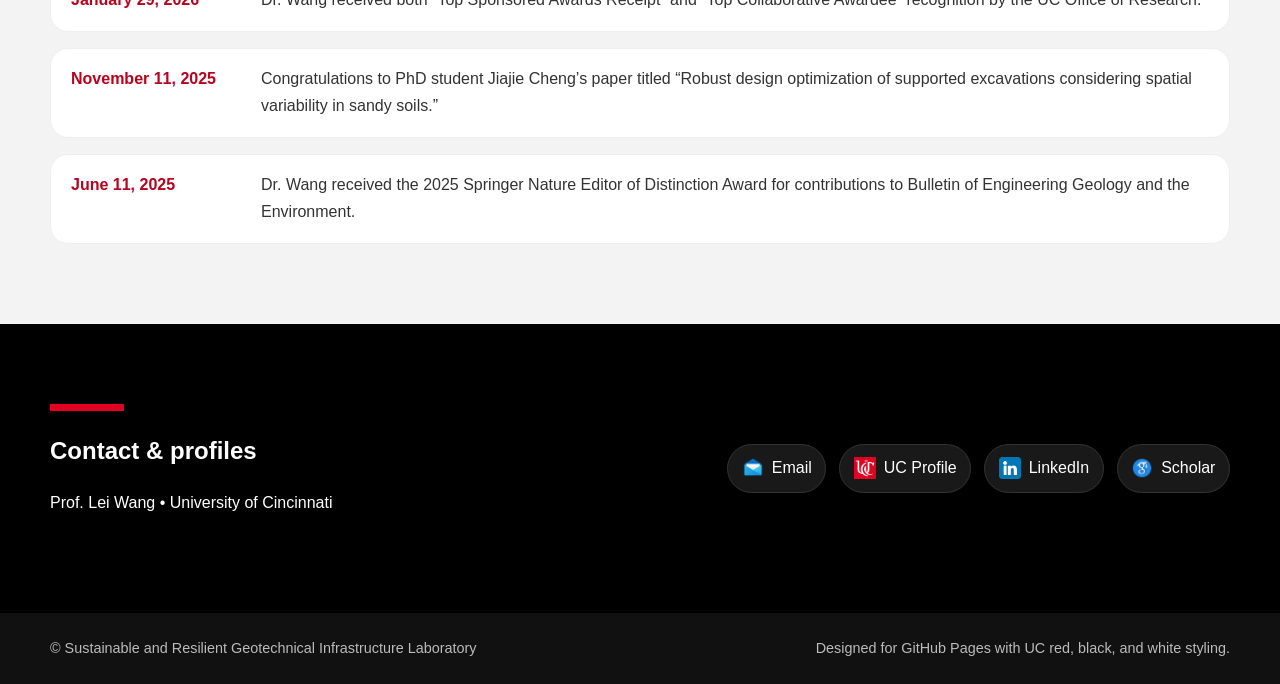
==== commit eede6c80: "Update index.html" ====
--- a/index.html
+++ b/index.html
@@ -106,8 +106,7 @@
             <li>Transportation Geotechnics</li>
             <li>Levees and Flood Protection System</li>
             <li>
-              Risk-informed Decision Analysis and Machine Learning in
-              Geotechnical Engineering
+              AI and Digital Twins in Geotechnical and Geological Engineering
             </li>
             <li>Numerical and Centrifuge Modeling</li>
             <li>Geotechnical Earthquake Engineering</li>
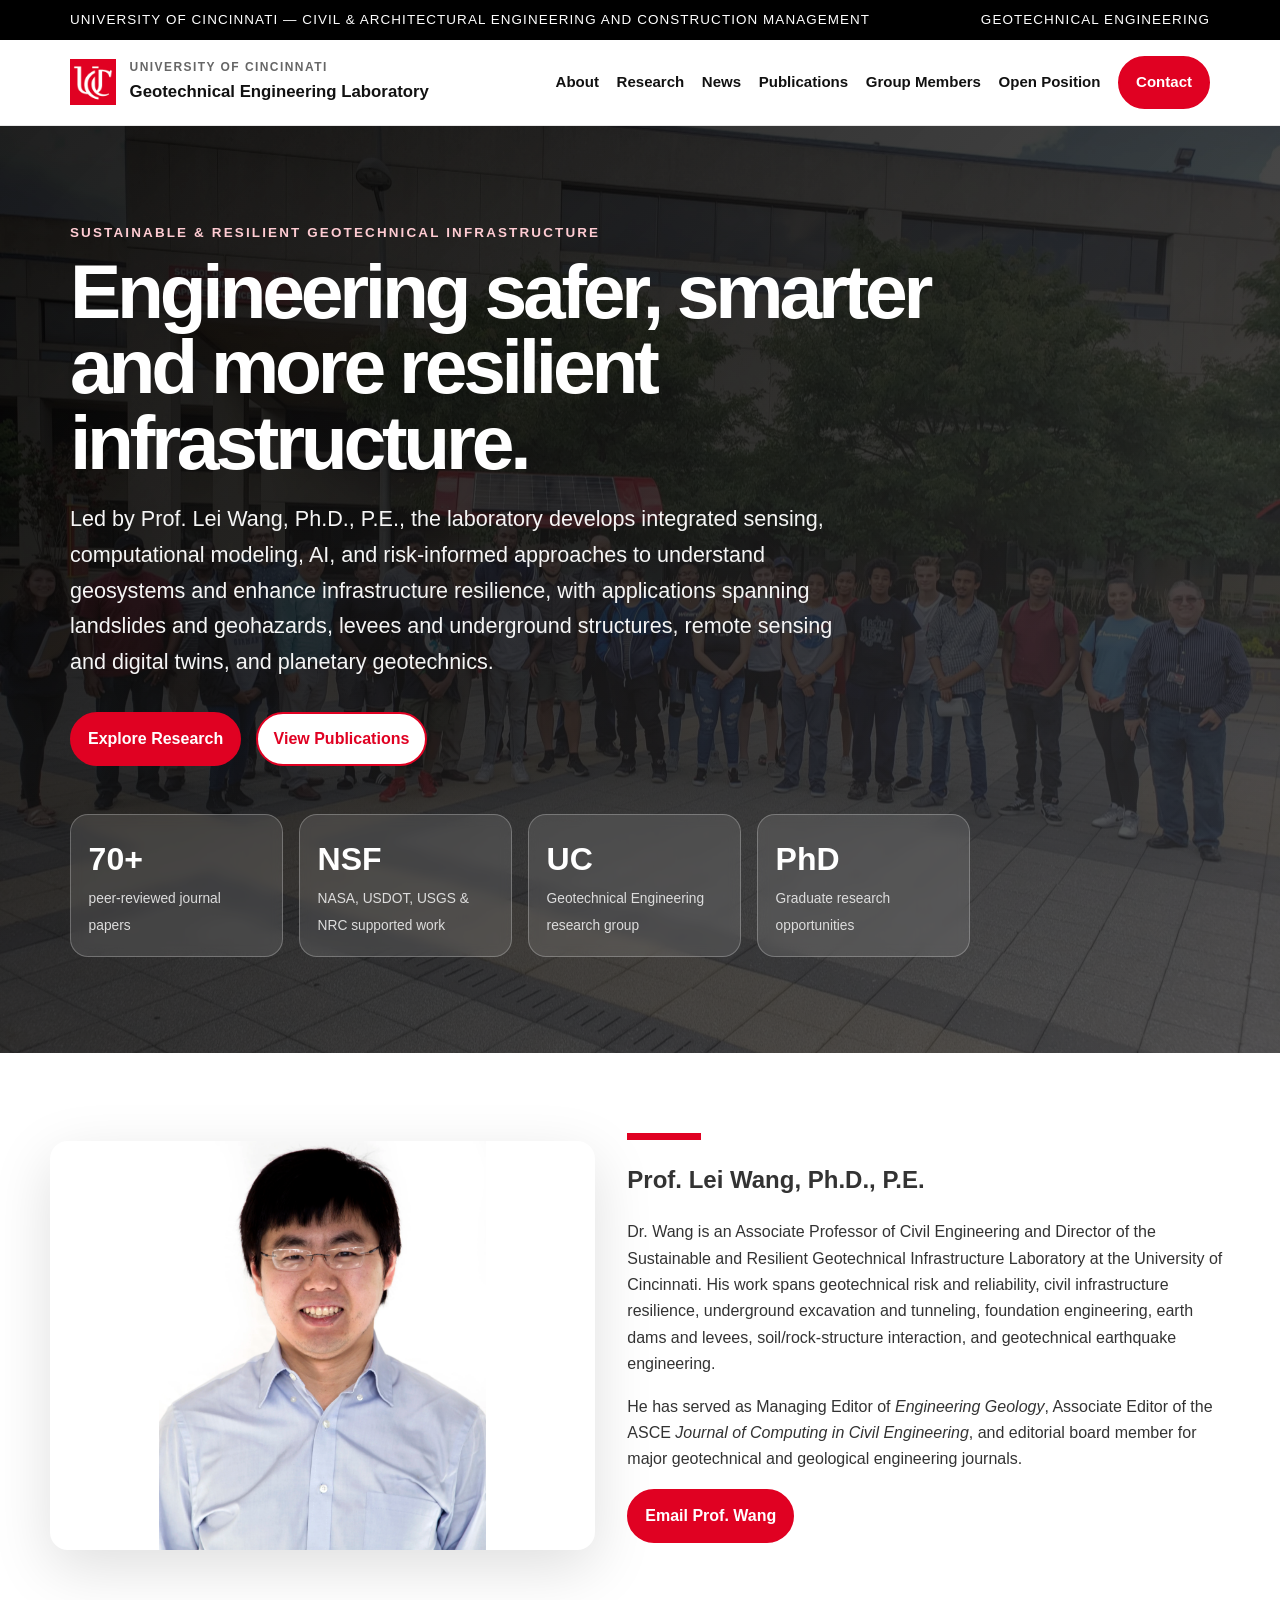
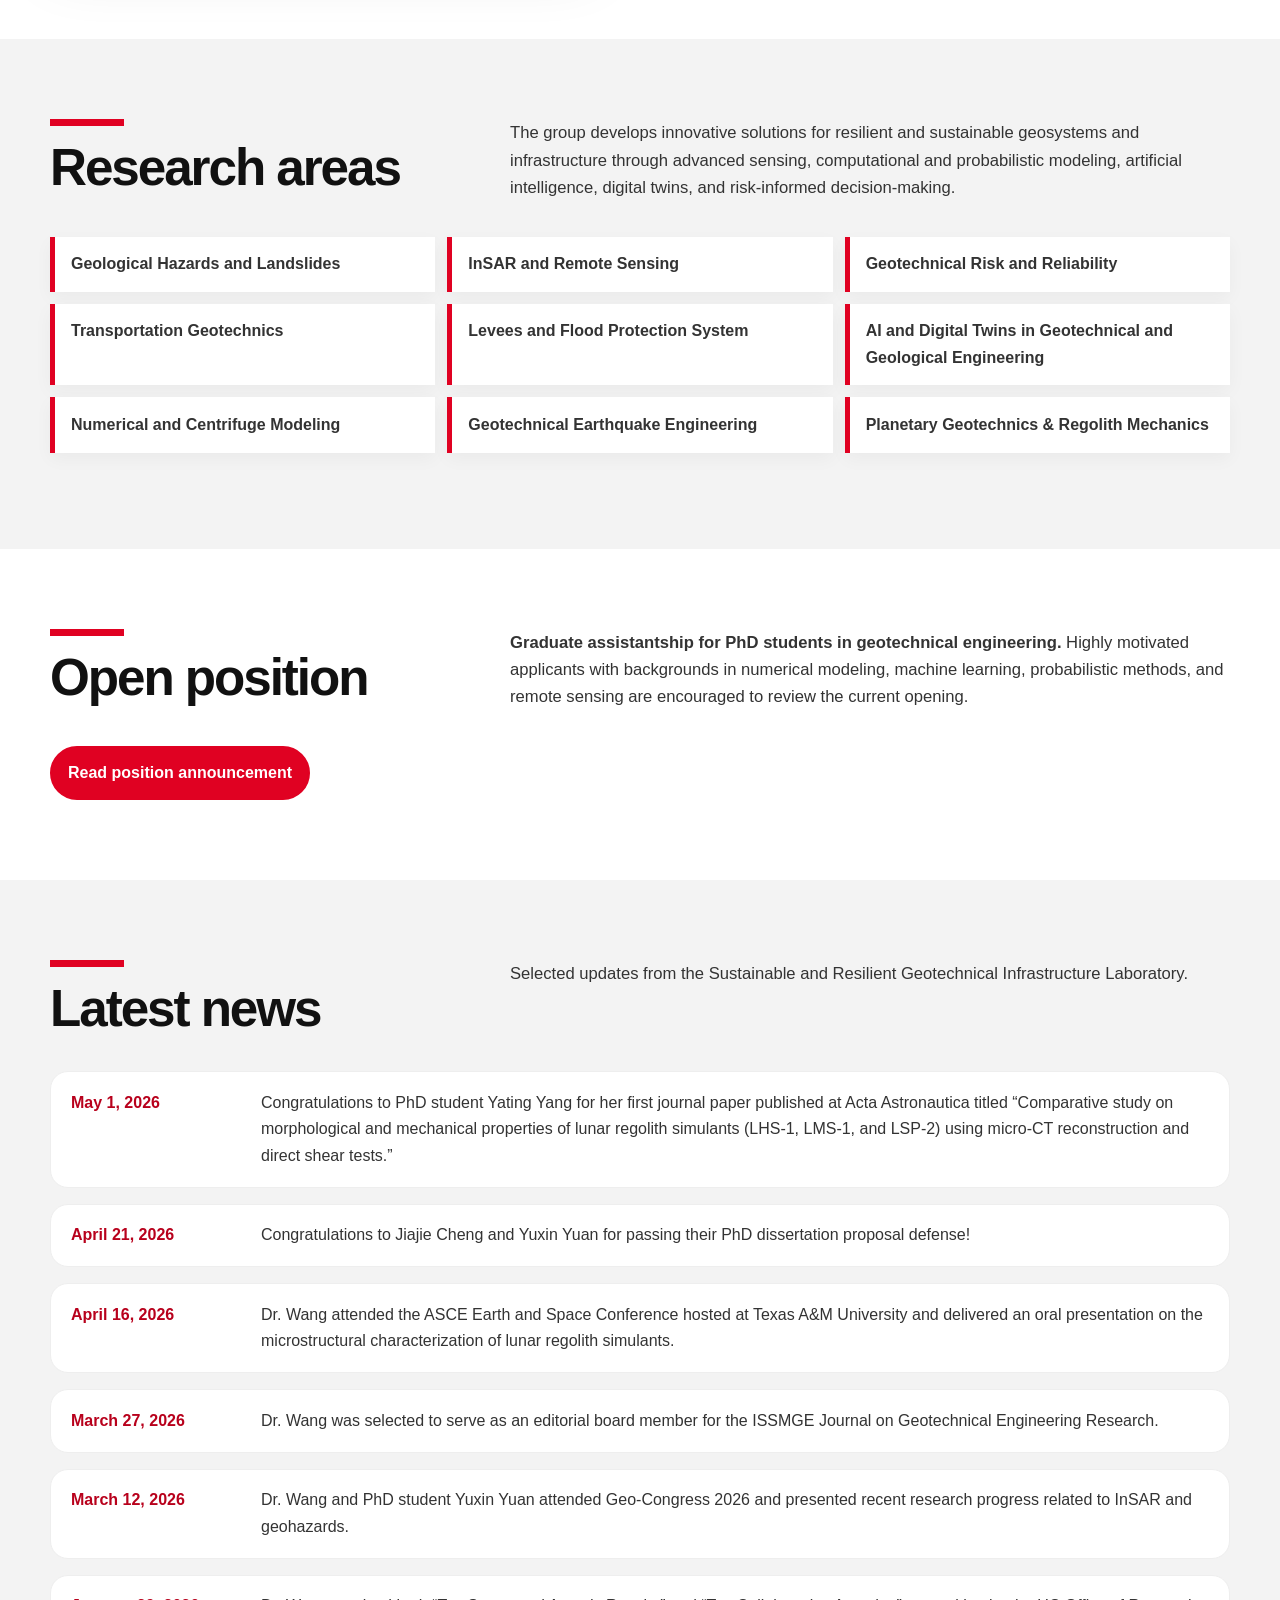
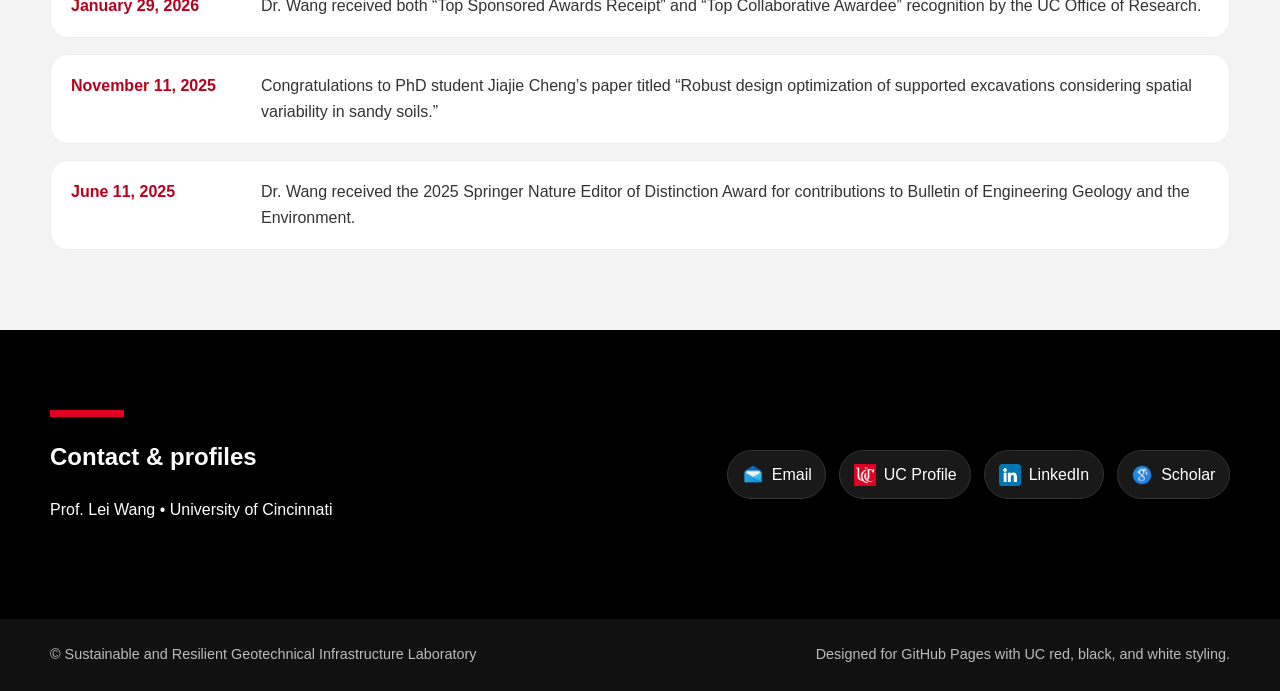
==== commit ee8e262a: "Update index.html" ====
--- a/index.html
+++ b/index.html
@@ -94,9 +94,9 @@
               <h2>Research areas</h2>
             </div>
             <p>
-              The group develops innovative solutions for sustainable and
-              resilient geotechnical infrastructure through reliability,
-              numerical modeling, sensing, and data-informed decision analysis.
+              The group develops innovative solutions for resilient and sustainable geosystems 
+              and infrastructure through advanced sensing, computational and probabilistic modeling, 
+              artificial intelligence, digital twins, and risk-informed decision-making.
             </p>
           </div>
           <ul class="interest-list">
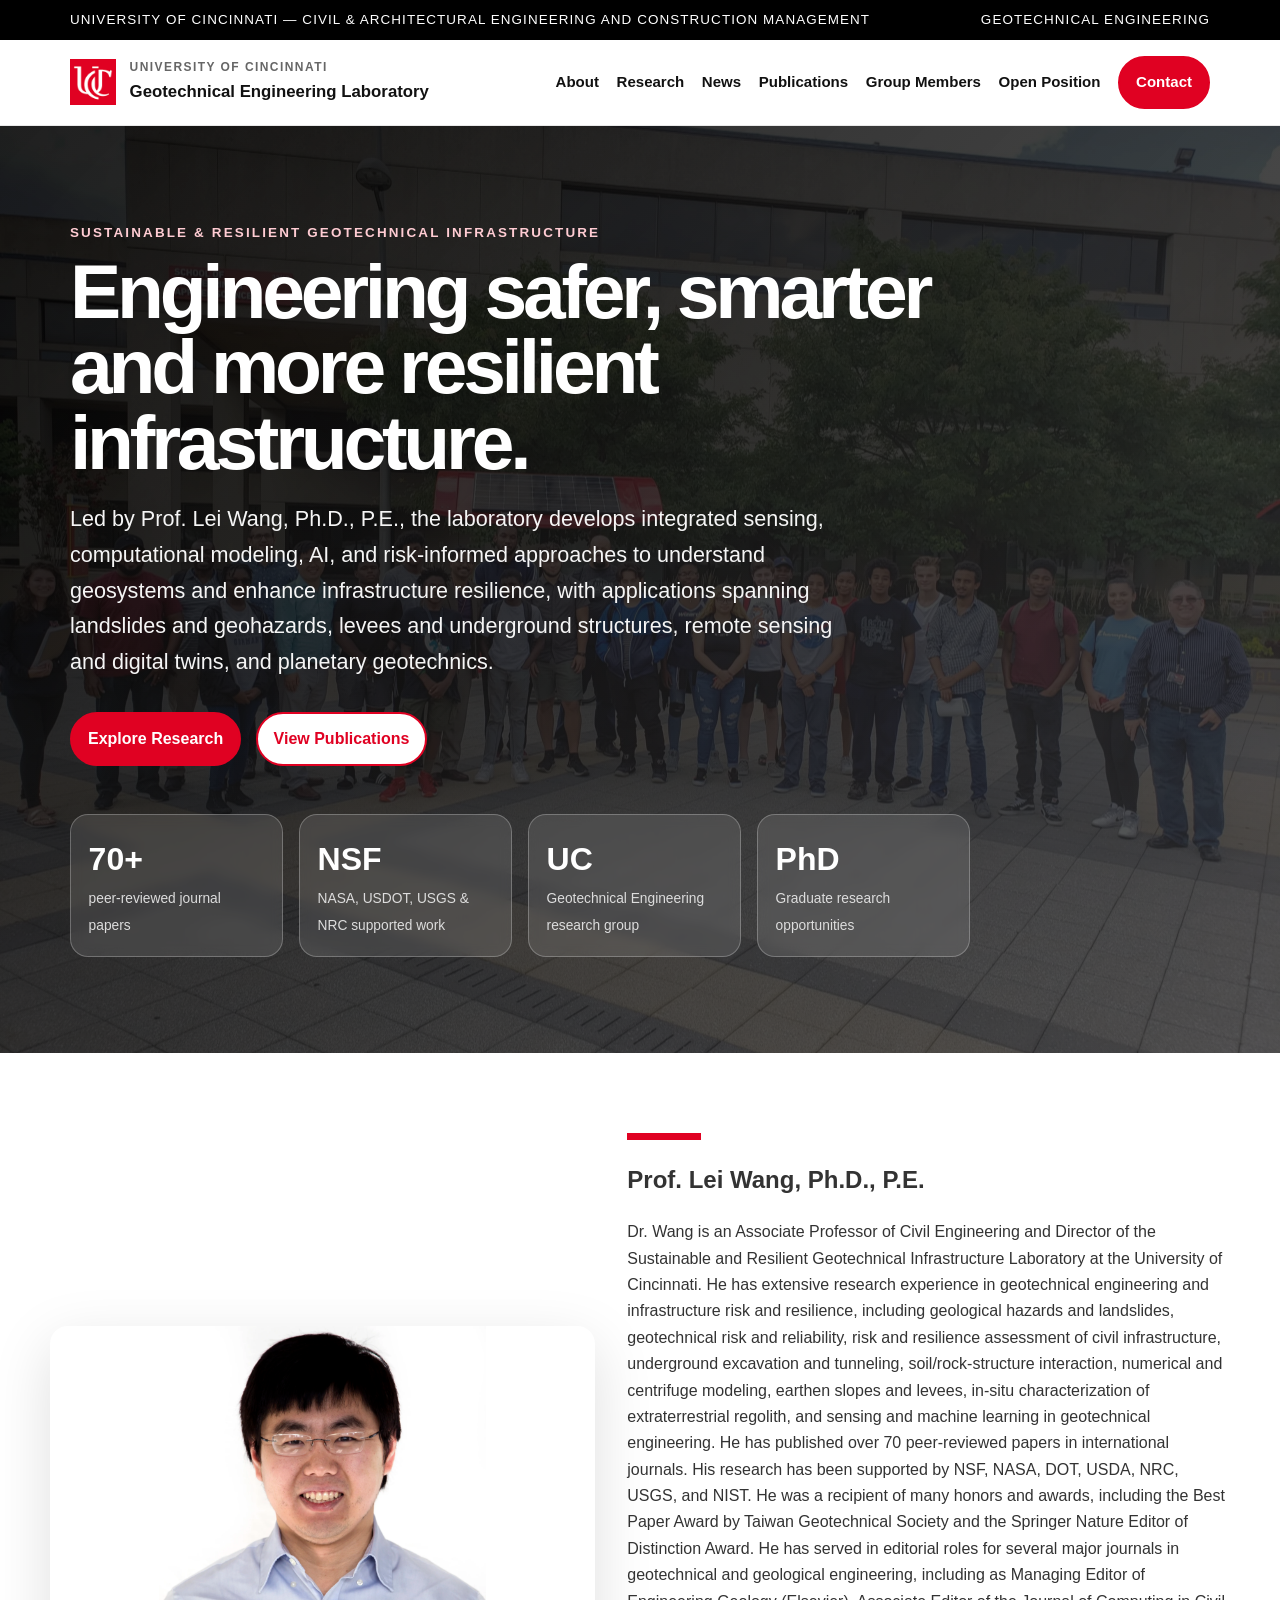
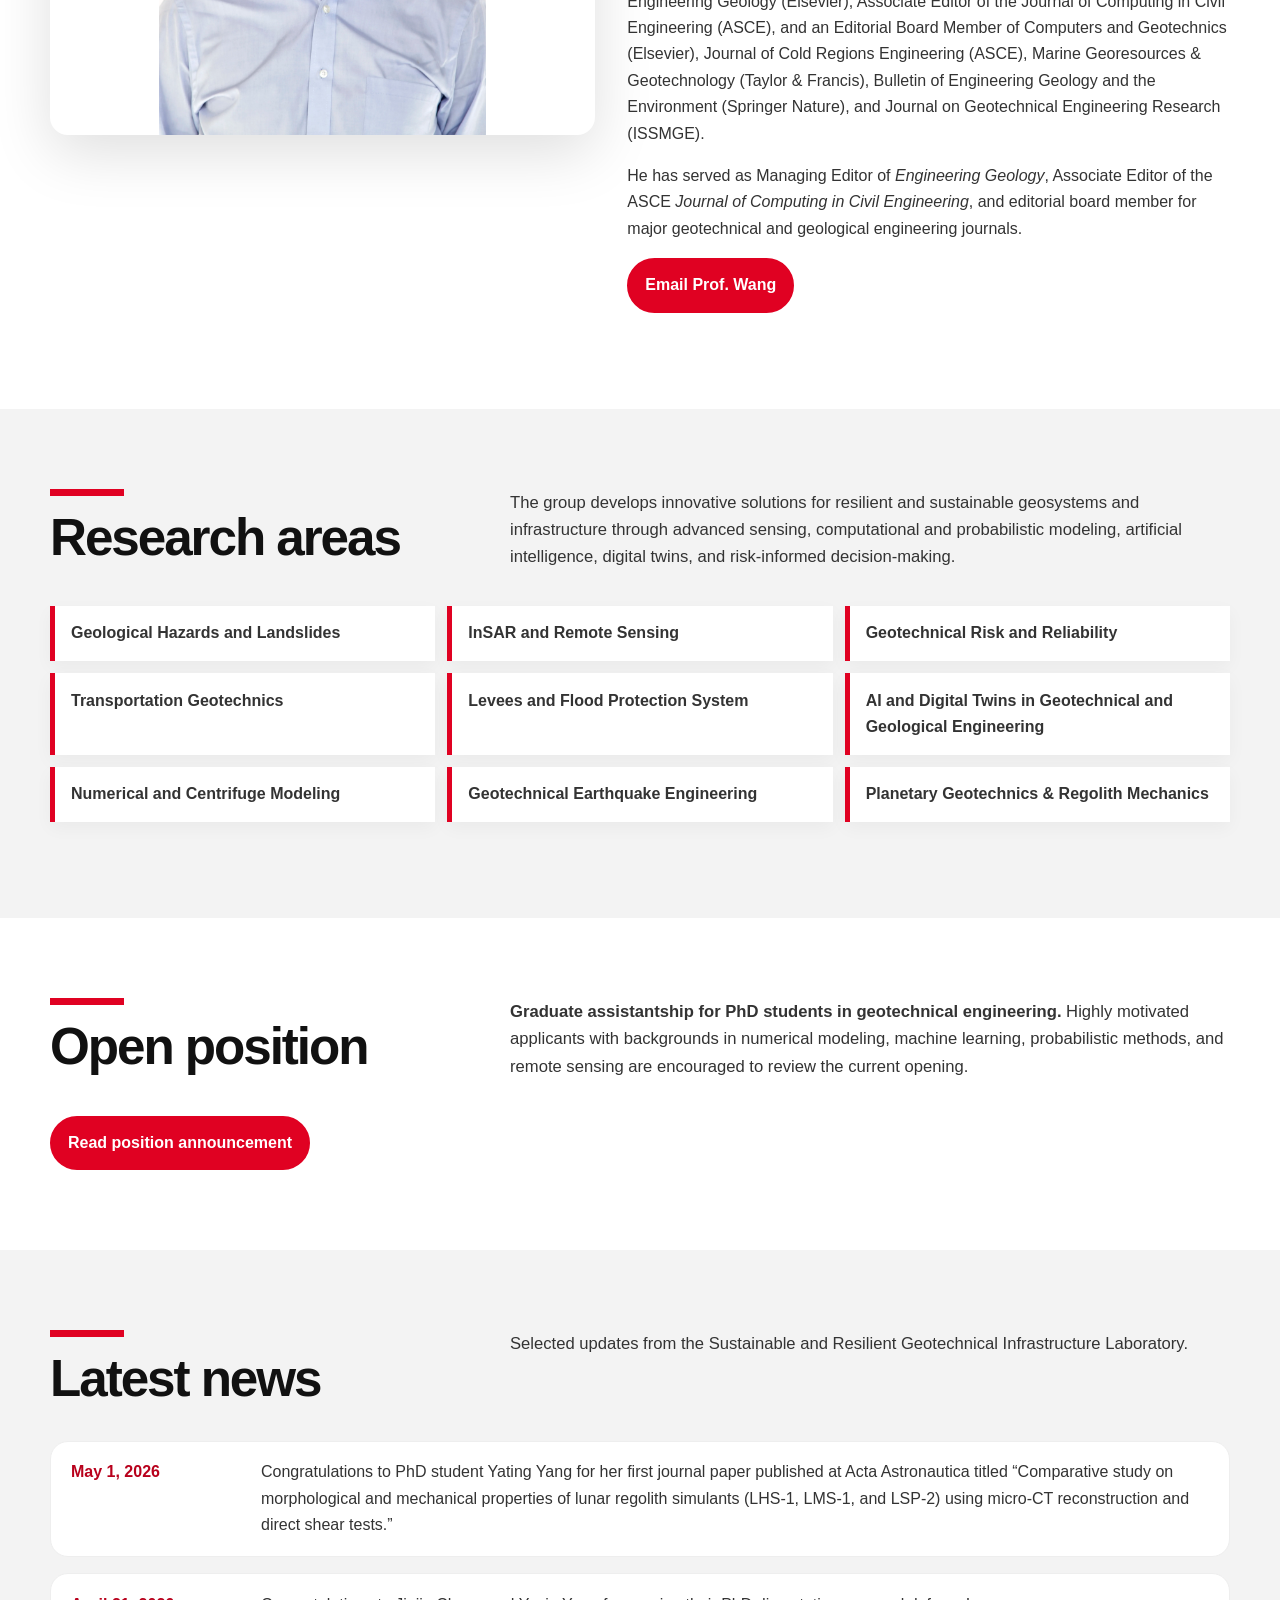
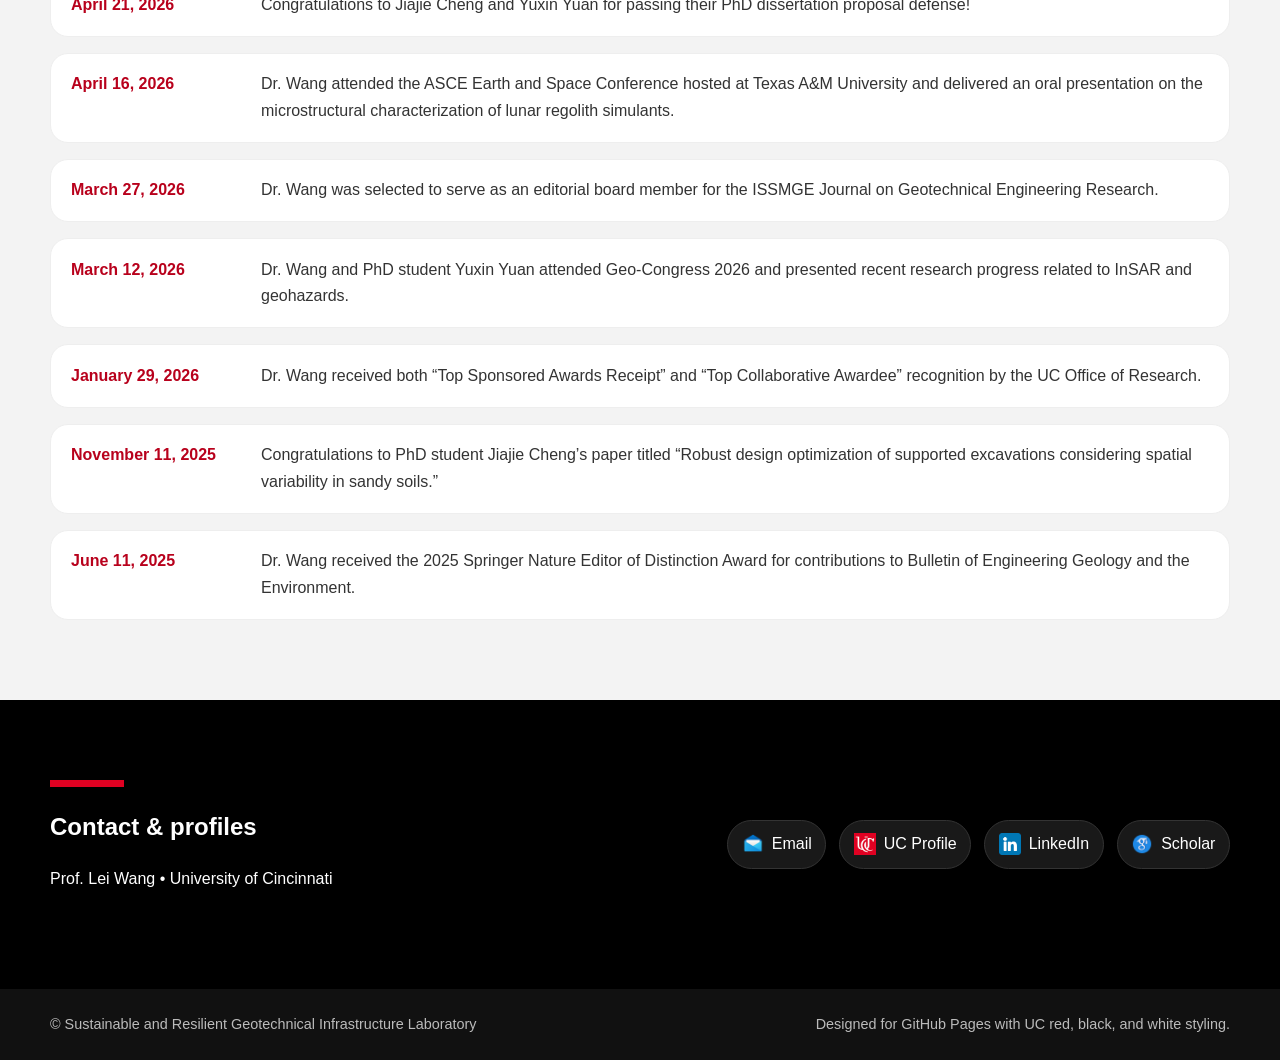
==== commit dcf470fb: "Update index.html" ====
--- a/index.html
+++ b/index.html
@@ -65,11 +65,18 @@
             <p>
               Dr. Wang is an Associate Professor of Civil Engineering and
               Director of the Sustainable and Resilient Geotechnical
-              Infrastructure Laboratory at the University of Cincinnati. His
-              work spans geotechnical risk and reliability, civil infrastructure
-              resilience, underground excavation and tunneling, foundation
-              engineering, earth dams and levees, soil/rock-structure
-              interaction, and geotechnical earthquake engineering.
+              Infrastructure Laboratory at the University of Cincinnati. 
+              He has extensive research experience in geotechnical engineering and infrastructure risk and resilience, 
+              including geological hazards and landslides, geotechnical risk and reliability, risk and resilience assessment of civil infrastructure, 
+              underground excavation and tunneling, soil/rock-structure interaction, numerical and centrifuge modeling, earthen slopes and levees, 
+              in-situ characterization of extraterrestrial regolith, and sensing and machine learning in geotechnical engineering. He has published over 
+              70 peer-reviewed papers in international journals. His research has been supported by NSF, NASA, DOT, USDA, NRC, USGS, and NIST. He was a recipient of 
+              many honors and awards, including the Best Paper Award by Taiwan Geotechnical Society and the Springer Nature Editor of Distinction Award. He has served in 
+              editorial roles for several major journals in geotechnical and geological engineering, including as Managing Editor of Engineering Geology (Elsevier), 
+              Associate Editor of the Journal of Computing in Civil Engineering (ASCE), and an Editorial Board Member of Computers and Geotechnics (Elsevier), 
+              Journal of Cold Regions Engineering (ASCE), Marine Georesources & Geotechnology (Taylor & Francis), 
+              Bulletin of Engineering Geology and the Environment (Springer Nature), 
+              and Journal on Geotechnical Engineering Research (ISSMGE).
             </p>
             <p>
               He has served as Managing Editor of <em>Engineering Geology</em>,
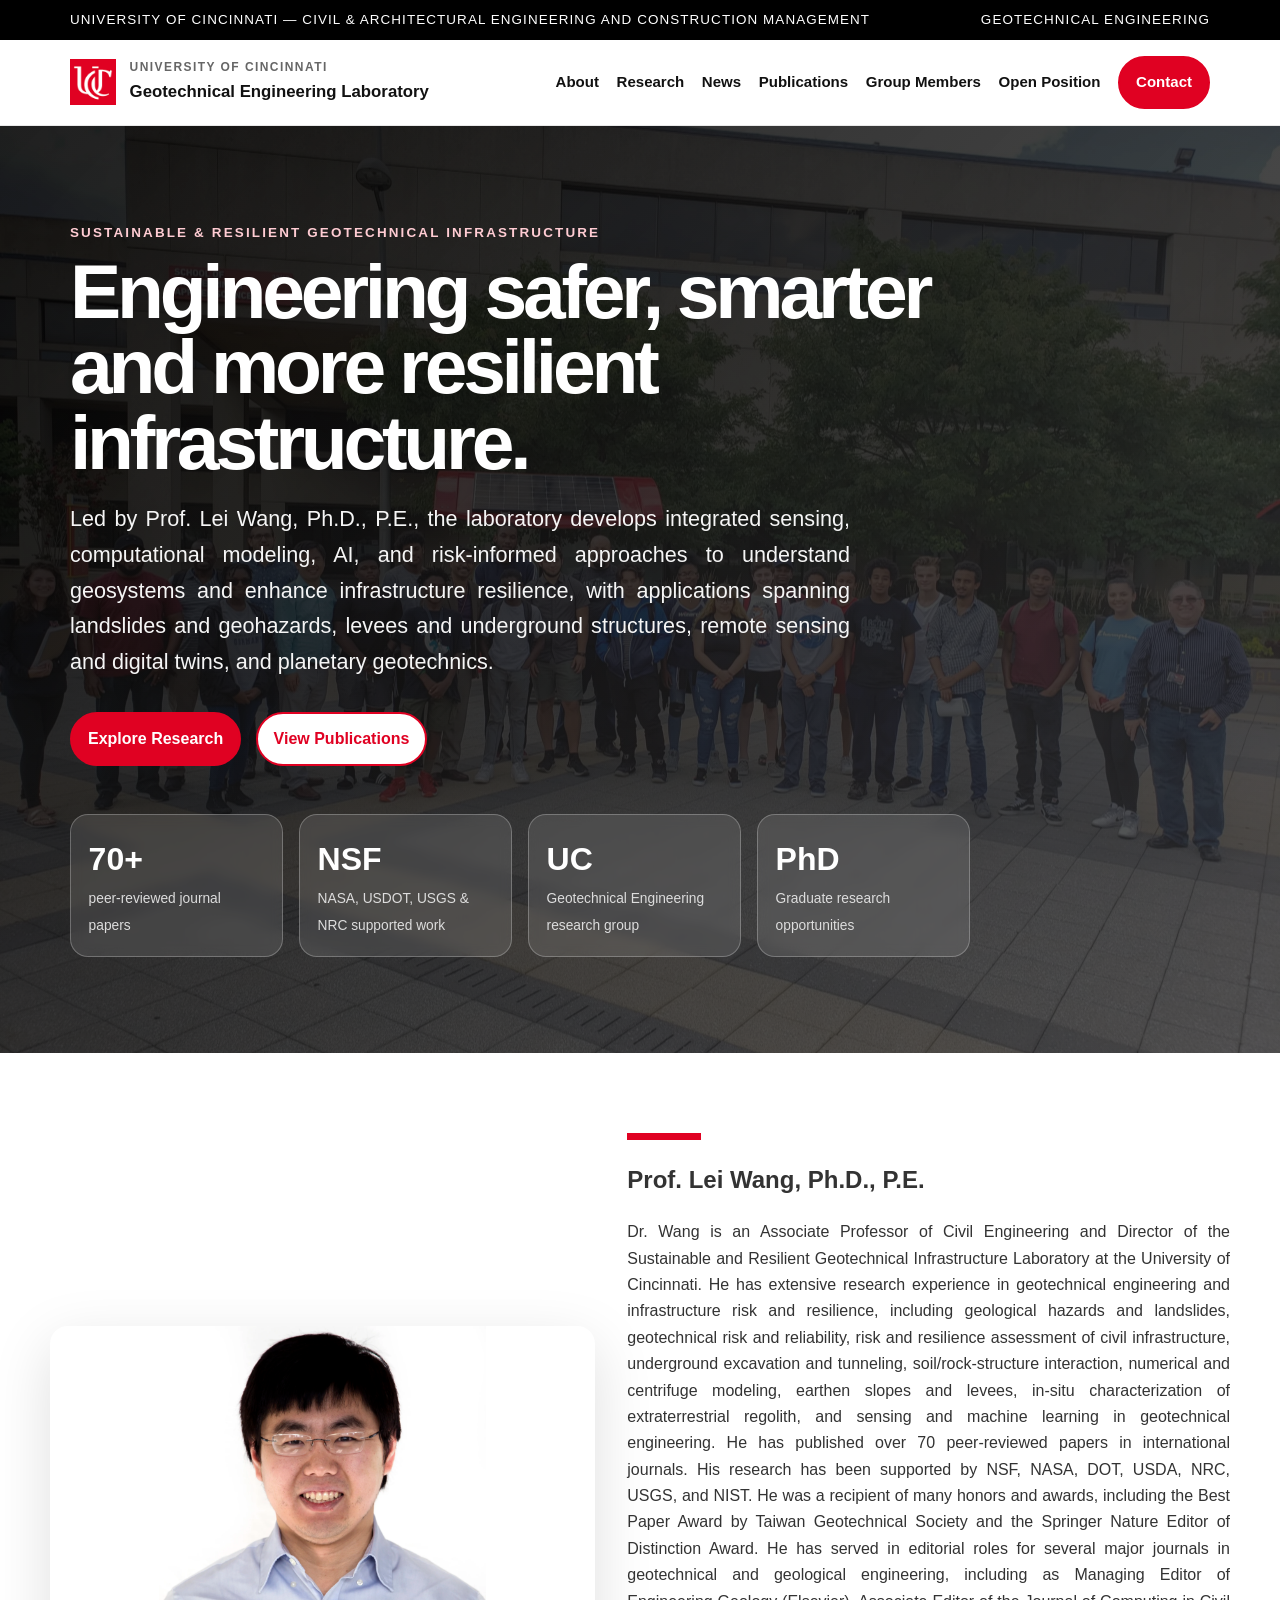
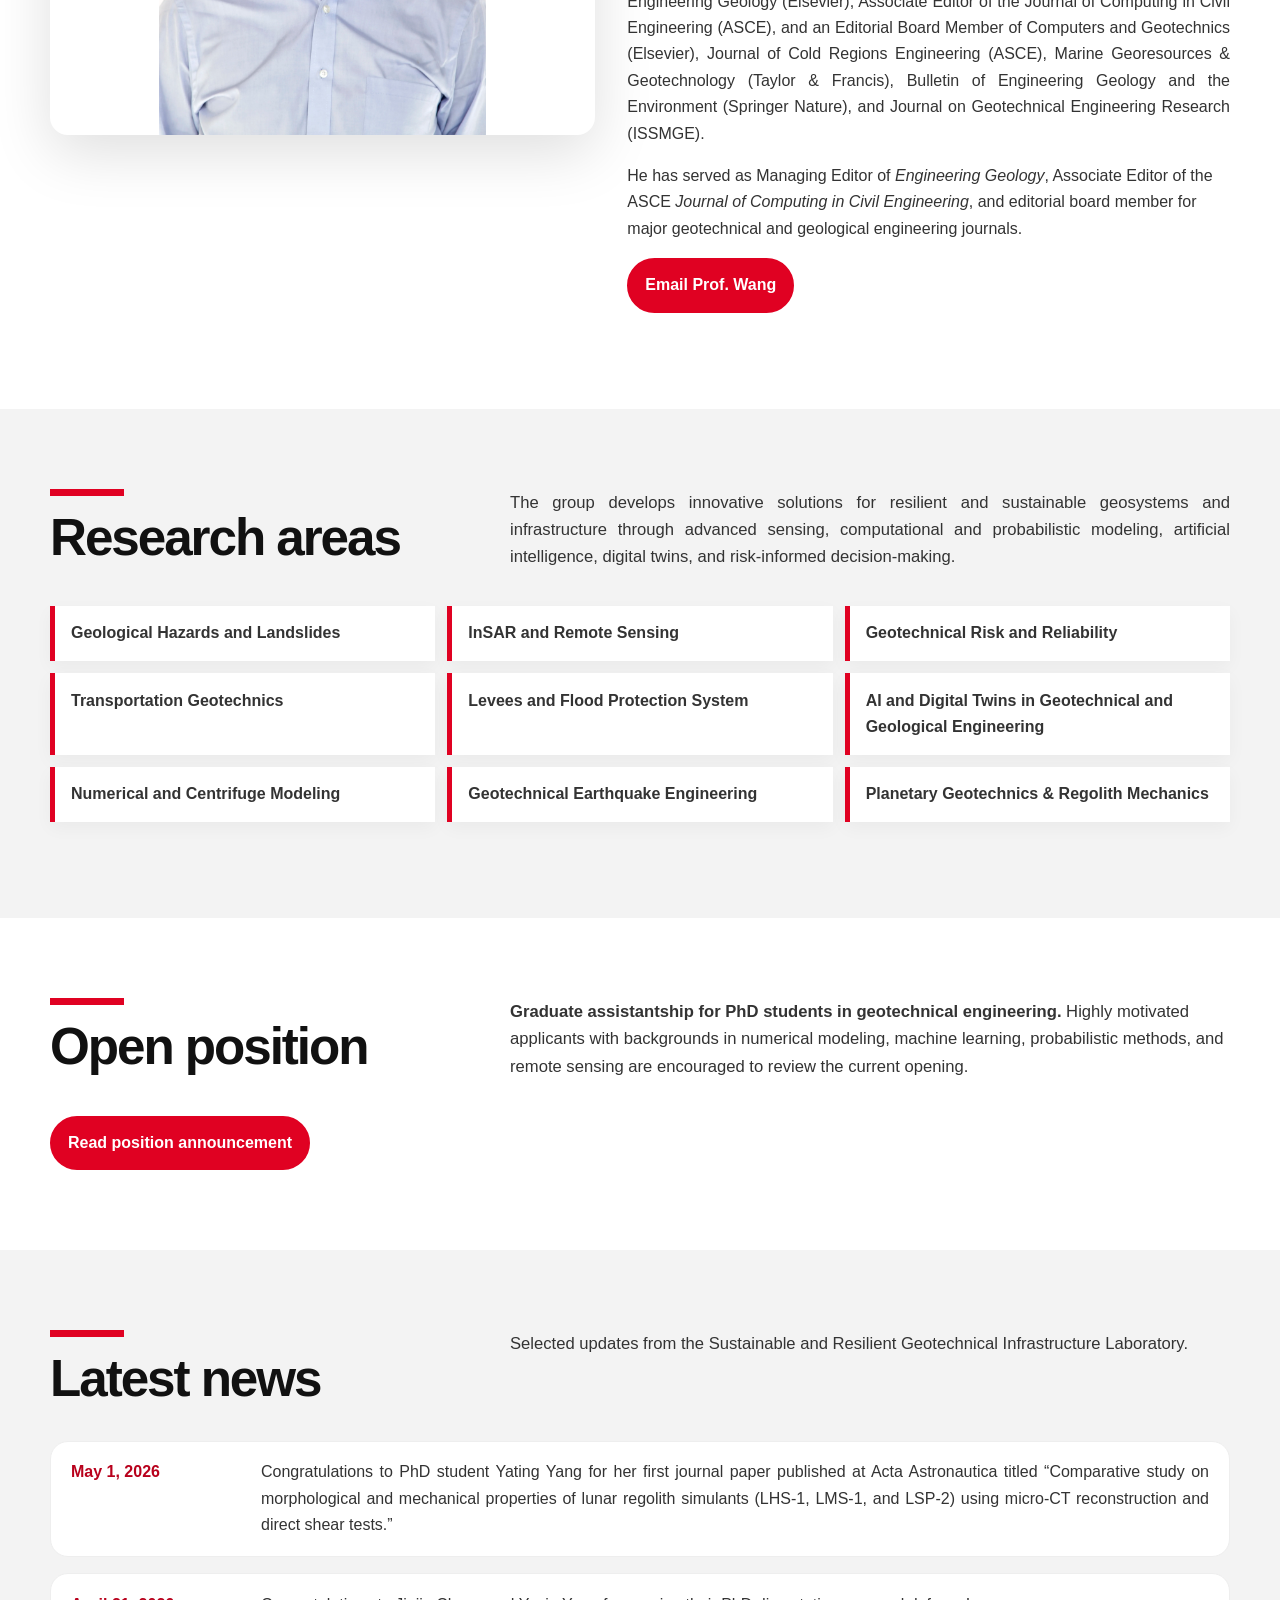
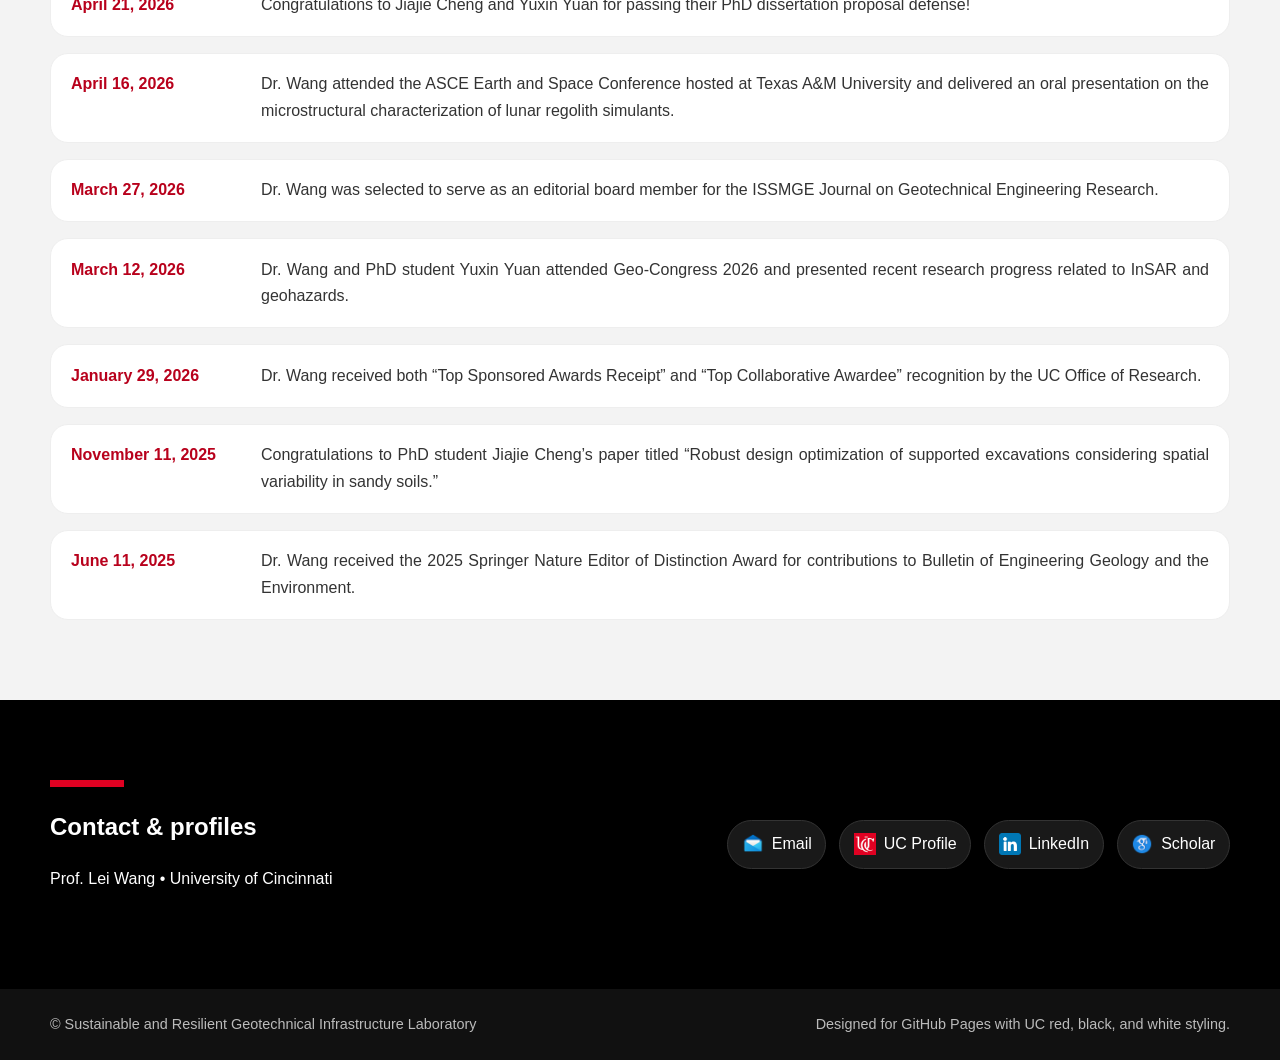
==== commit 40416bf3: "Update index.html" ====
--- a/index.html
+++ b/index.html
@@ -22,7 +22,7 @@
             Sustainable & Resilient Geotechnical Infrastructure
           </div>
           <h1>Engineering safer, smarter and more resilient infrastructure.</h1>
-          <p>
+          <p style="text-align: justify;">
             Led by Prof. Lei Wang, Ph.D., P.E., the laboratory develops integrated sensing, 
             computational modeling, AI, and risk-informed approaches to understand geosystems and enhance infrastructure resilience, 
             with applications spanning landslides and geohazards, levees and underground structures, remote sensing and digital twins, 
@@ -62,7 +62,7 @@
           <div>
             <div class="red-rule"></div>
             <h2>Prof. Lei Wang, Ph.D., P.E.</h2>
-            <p>
+            <p style="text-align: justify;">
               Dr. Wang is an Associate Professor of Civil Engineering and
               Director of the Sustainable and Resilient Geotechnical
               Infrastructure Laboratory at the University of Cincinnati. 
@@ -100,7 +100,7 @@
               <div class="red-rule"></div>
               <h2>Research areas</h2>
             </div>
-            <p>
+            <p style="text-align: justify;">
               The group develops innovative solutions for resilient and sustainable geosystems 
               and infrastructure through advanced sensing, computational and probabilistic modeling, 
               artificial intelligence, digital twins, and risk-informed decision-making.
@@ -156,7 +156,7 @@
           <div class="news-list">
             <article class="news-item">
               <time>May 1, 2026</time>
-              <p>
+              <p style="text-align: justify;">
                 Congratulations to PhD student Yating Yang for her first journal
                 paper published at Acta Astronautica titled “Comparative study
                 on morphological and mechanical properties of lunar regolith
@@ -166,14 +166,14 @@
             </article>
             <article class="news-item">
               <time>April 21, 2026</time>
-              <p>
+              <p style="text-align: justify;">
                 Congratulations to Jiajie Cheng and Yuxin Yuan for passing their
                 PhD dissertation proposal defense!
               </p>
             </article>
             <article class="news-item">
               <time>April 16, 2026</time>
-              <p>
+              <p style="text-align: justify;">
                 Dr. Wang attended the ASCE Earth and Space Conference hosted at
                 Texas A&amp;M University and delivered an oral presentation on
                 the microstructural characterization of lunar regolith
@@ -182,14 +182,14 @@
             </article>
             <article class="news-item">
               <time>March 27, 2026</time>
-              <p>
+              <p style="text-align: justify;">
                 Dr. Wang was selected to serve as an editorial board member for
                 the ISSMGE Journal on Geotechnical Engineering Research.
               </p>
             </article>
             <article class="news-item">
               <time>March 12, 2026</time>
-              <p>
+              <p style="text-align: justify;">
                 Dr. Wang and PhD student Yuxin Yuan attended Geo-Congress 2026
                 and presented recent research progress related to InSAR and
                 geohazards.
@@ -197,14 +197,14 @@
             </article>
             <article class="news-item">
               <time>January 29, 2026</time>
-              <p>
+              <p style="text-align: justify;">
                 Dr. Wang received both “Top Sponsored Awards Receipt” and “Top
                 Collaborative Awardee” recognition by the UC Office of Research.
               </p>
             </article>
             <article class="news-item">
               <time>November 11, 2025</time>
-              <p>
+              <p style="text-align: justify;">
                 Congratulations to PhD student Jiajie Cheng’s paper titled
                 “Robust design optimization of supported excavations considering
                 spatial variability in sandy soils.”
@@ -212,7 +212,7 @@
             </article>
             <article class="news-item">
               <time>June 11, 2025</time>
-              <p>
+              <p style="text-align: justify;">
                 Dr. Wang received the 2025 Springer Nature Editor of Distinction
                 Award for contributions to Bulletin of Engineering Geology and
                 the Environment.
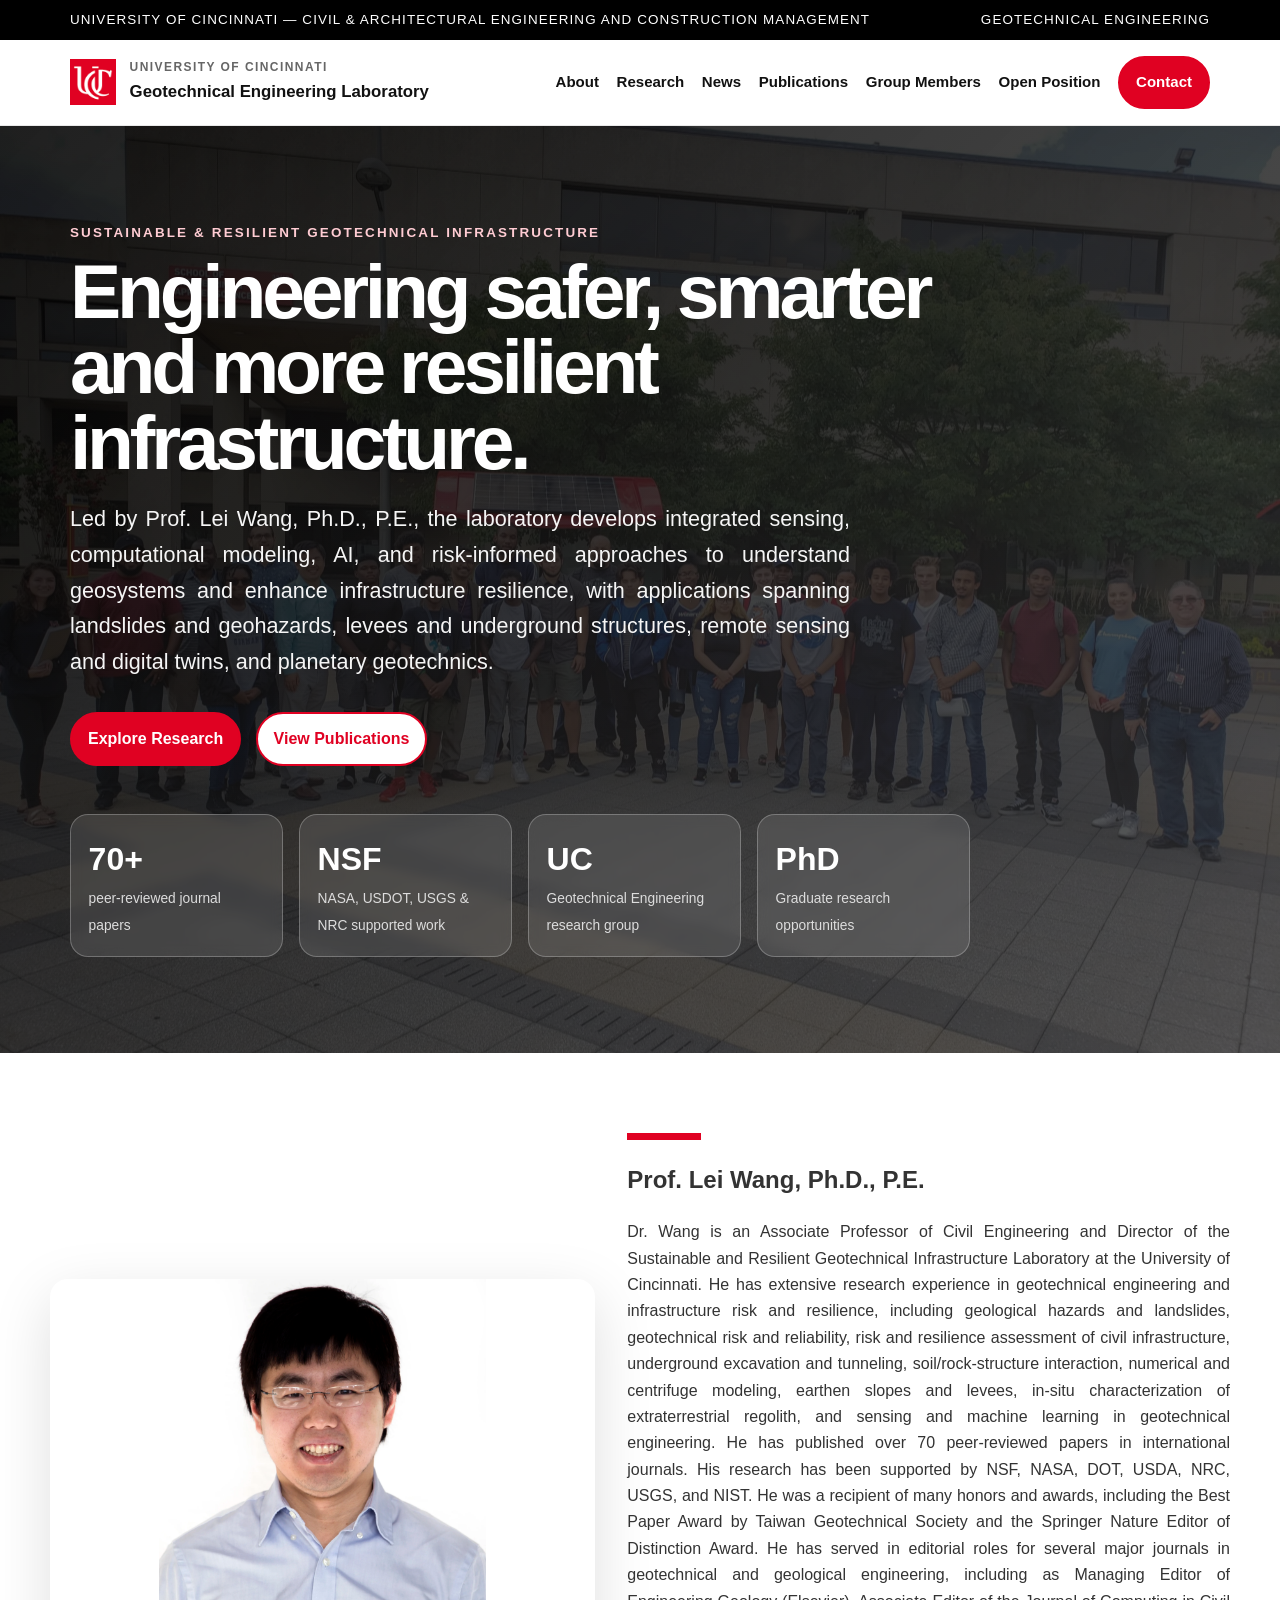
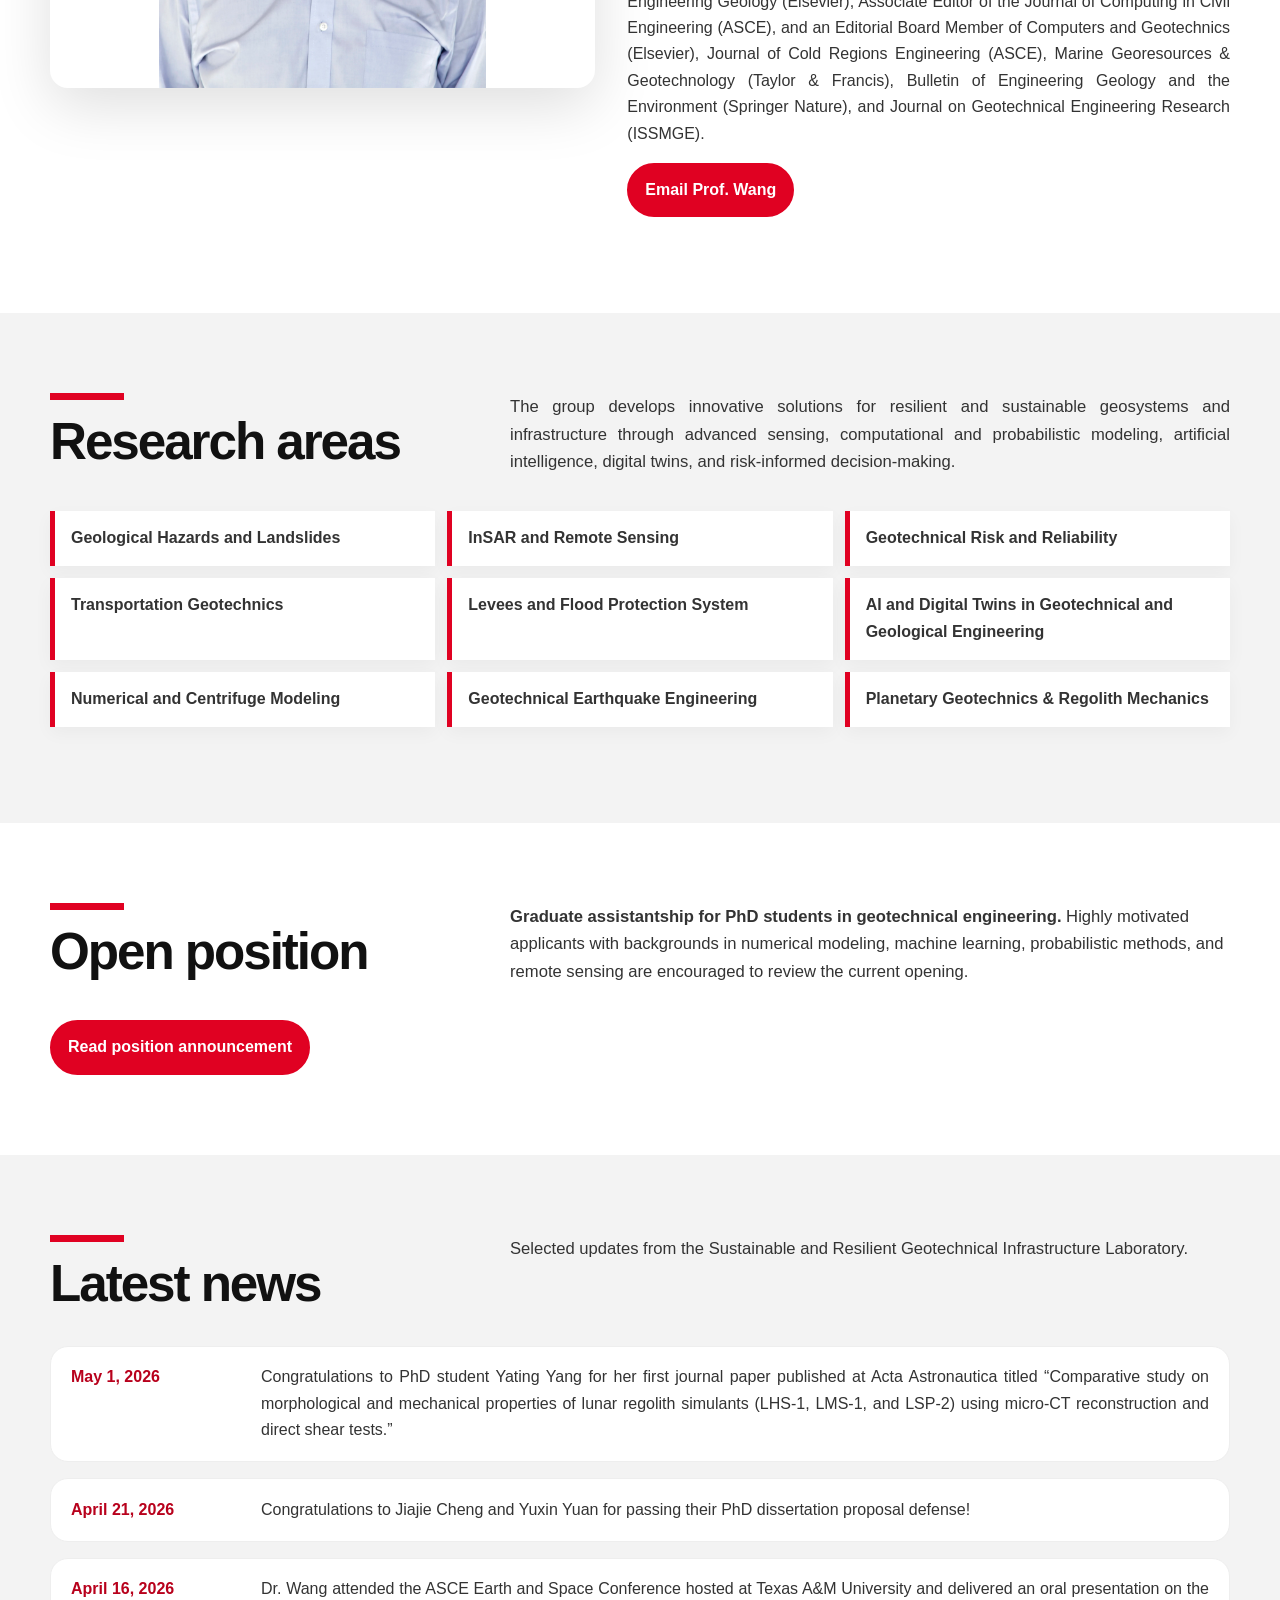
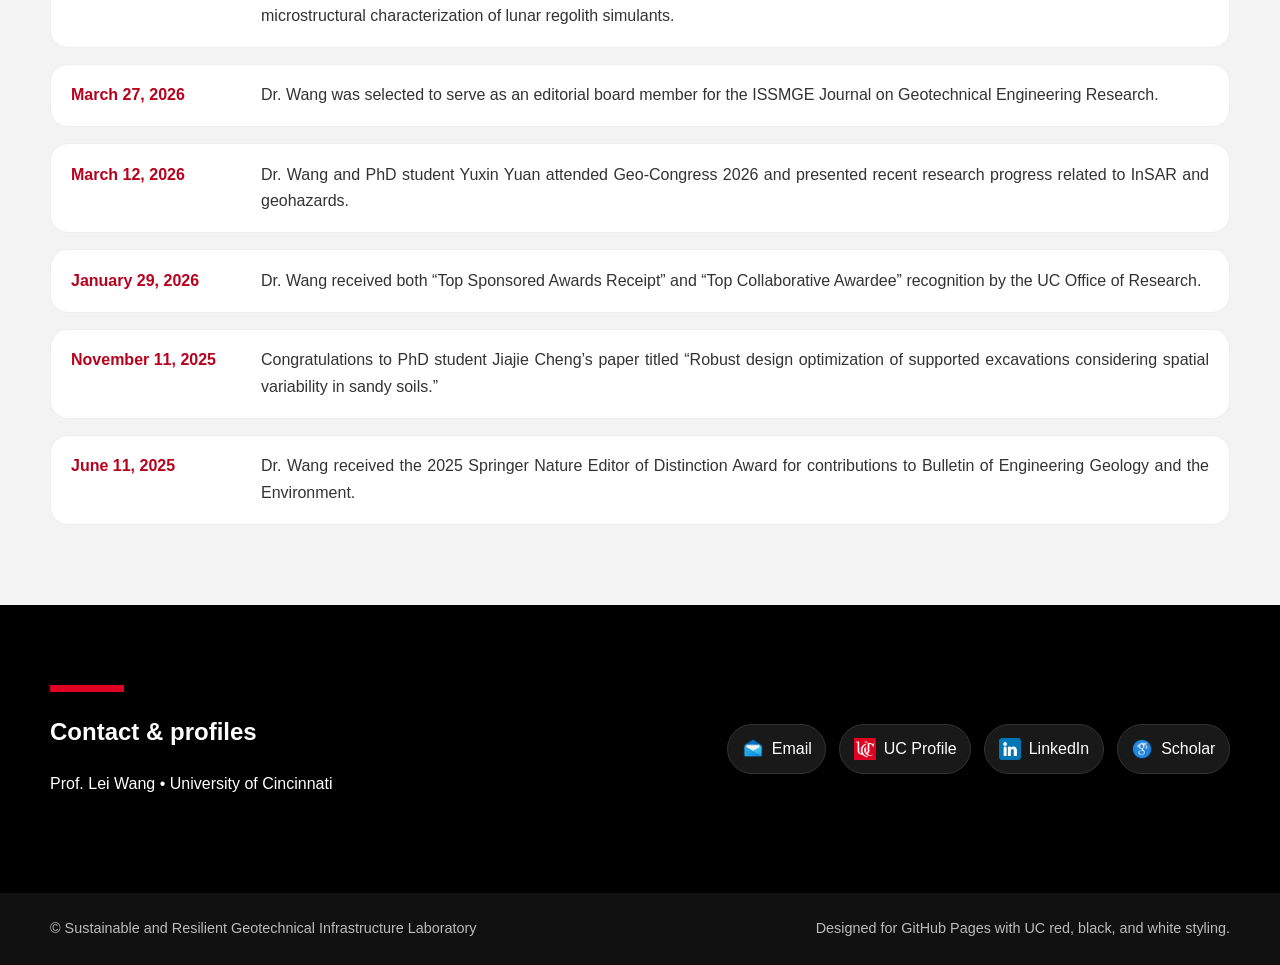
==== commit 59613d85: "Update index.html" ====
--- a/index.html
+++ b/index.html
@@ -79,12 +79,6 @@
               and Journal on Geotechnical Engineering Research (ISSMGE).
             </p>
             <p>
-              He has served as Managing Editor of <em>Engineering Geology</em>,
-              Associate Editor of the ASCE
-              <em>Journal of Computing in Civil Engineering</em>, and editorial
-              board member for major geotechnical and geological engineering
-              journals.
-            </p>
             <p>
               <a class="button" href="mailto:wang4li@ucmail.uc.edu"
                 >Email Prof. Wang</a
